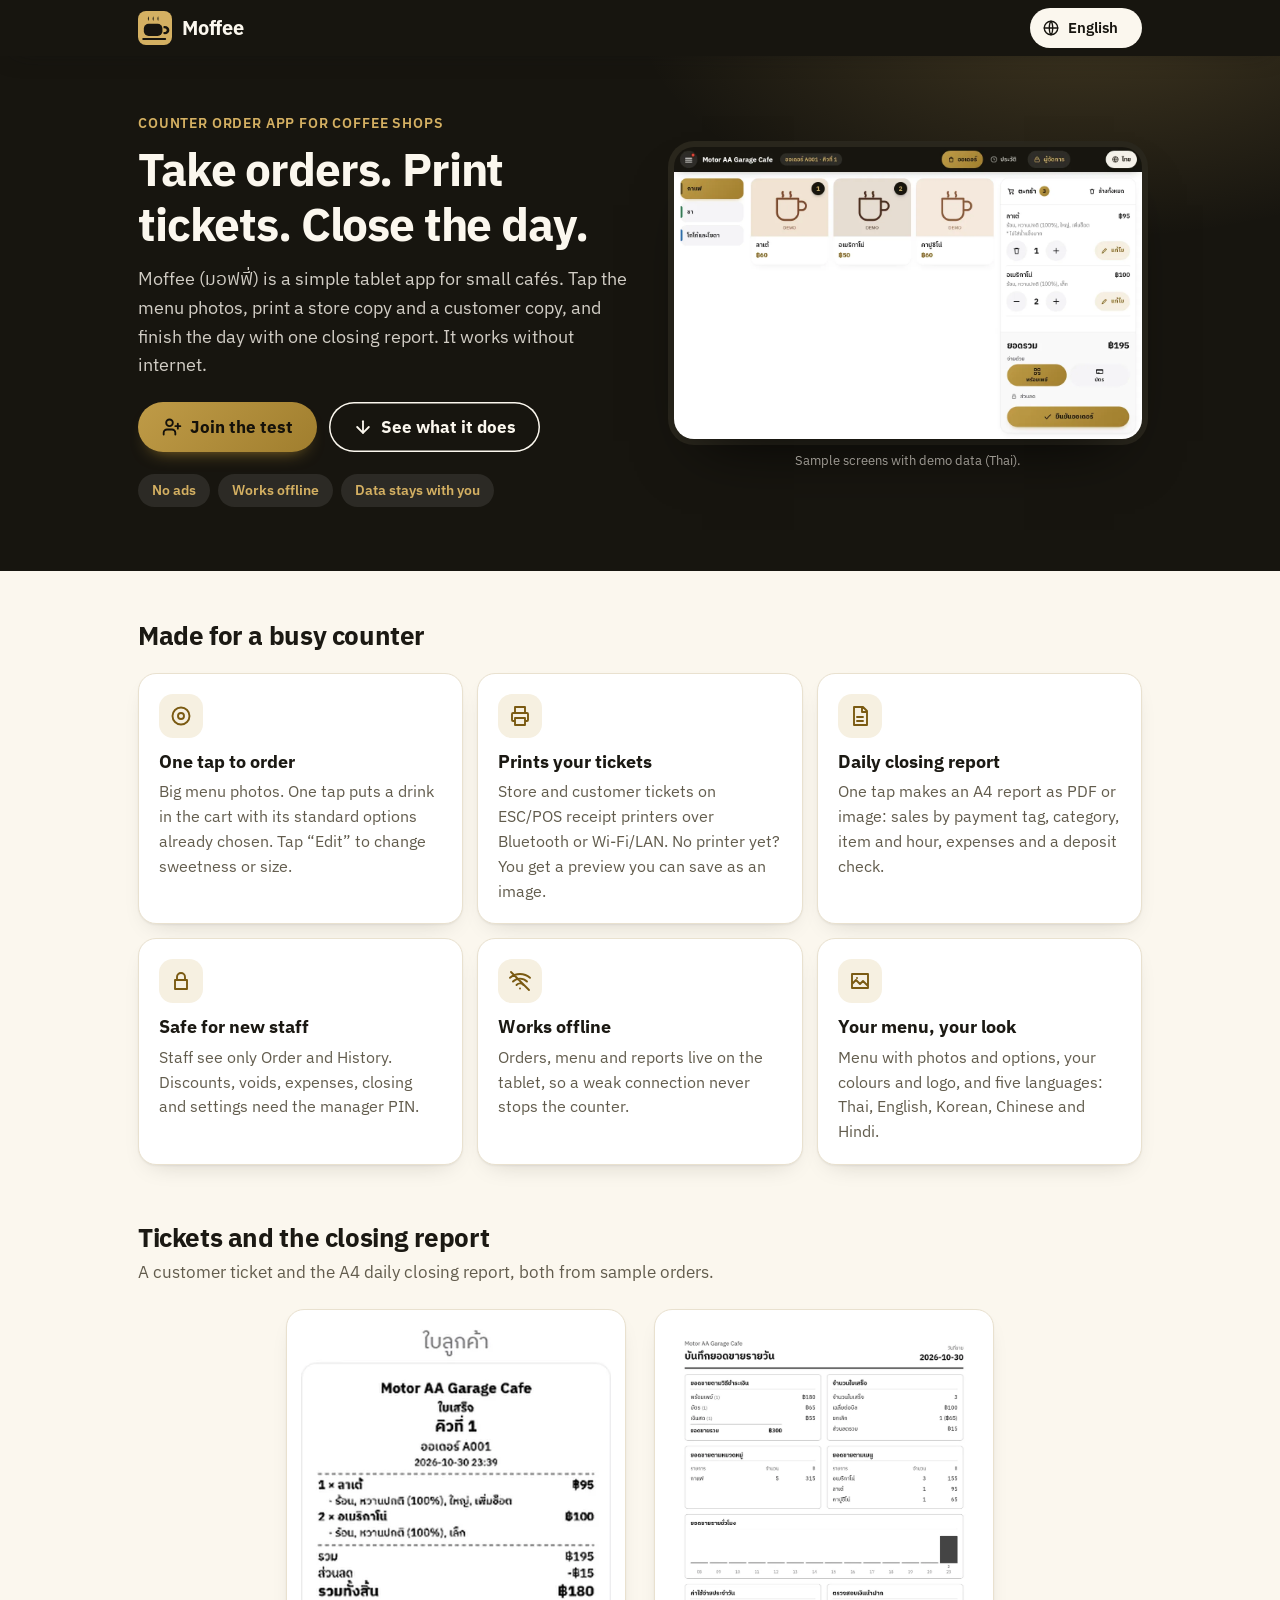
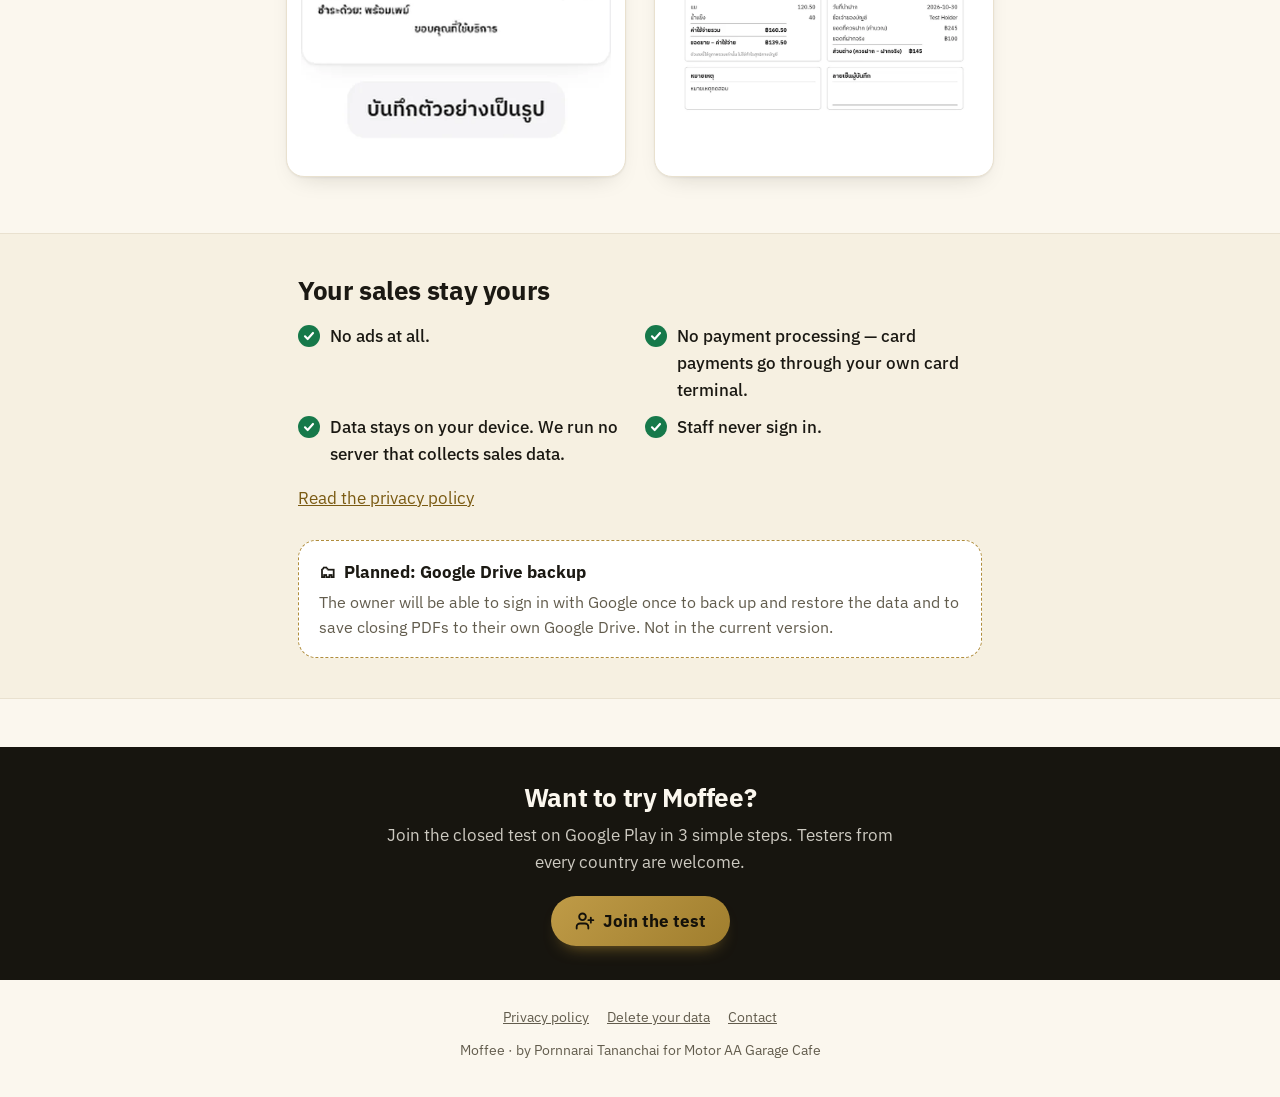
==== docs/index.html @ a6692769 "Moffee site: intro, tester join, privacy, account deletion (5 languages), app update files, tests" ====
<!doctype html>
<html lang="en" data-lang="en">
<head>
<meta charset="utf-8">
<meta name="viewport" content="width=device-width, initial-scale=1, viewport-fit=cover">
<title>Moffee — counter order app for coffee shops</title>
<meta name="description" content="Moffee is a simple tablet app for small cafés: tap menu photos to take orders, print store and customer tickets, and close the day with one report. Works offline, no ads. Join the Android closed test.">
<meta name="robots" content="index, follow">
<meta name="theme-color" content="#17150f">
<meta name="color-scheme" content="light dark">
<link rel="canonical" href="https://motoraathailand.github.io/moffee-site/">
<meta property="og:type" content="website"><meta property="og:site_name" content="Moffee">
<meta property="og:title" content="Moffee — counter order app for coffee shops"><meta property="og:description" content="Moffee is a simple tablet app for small cafés: tap menu photos to take orders, print store and customer tickets, and close the day with one report. Works offline, no ads. Join the Android closed test."><meta property="og:url" content="https://motoraathailand.github.io/moffee-site/"><meta property="og:image" content="https://motoraathailand.github.io/moffee-site/assets/img/og.jpg">
<meta name="twitter:card" content="summary_large_image"><meta name="twitter:title" content="Moffee — counter order app for coffee shops"><meta name="twitter:description" content="Moffee is a simple tablet app for small cafés: tap menu photos to take orders, print store and customer tickets, and close the day with one report. Works offline, no ads. Join the Android closed test."><meta name="twitter:image" content="https://motoraathailand.github.io/moffee-site/assets/img/og.jpg">
<link rel="icon" href="assets/icon.svg" type="image/svg+xml">
<script>/* language first: ?lang= > saved choice > browser language (th/en/ko/zh/hi by primary subtag) > English */
(function(){var L=['th','en','ko','zh','hi'],l='en',x=0,d=document.documentElement;try{var m=/[?&]lang=(\w\w)/.exec(location.search),s=localStorage.getItem('moffee.site.lang'),a=navigator.languages&&navigator.languages.length?navigator.languages:[navigator.language],p='';if(m&&L.indexOf(m[1])>-1){l=m[1];x=1}else if(L.indexOf(s)>-1){l=s;x=1}else for(var i=0;i<a.length;i++){p=String(a[i]||'').toLowerCase().split(/[-_]/)[0];if(L.indexOf(p)>-1){l=p;break}}}catch(e){}window.__L=l;window.__LX=x;d.lang=l==='zh'?'zh-Hans':l;d.setAttribute('data-lang',l);if(l!=='en'){d.className+=' lw';setTimeout(function(){d.className=d.className.replace(/\blw\b/,'')},1500)}})();</script>
<link rel="stylesheet" href="assets/motion.css">
<link rel="stylesheet" href="assets/site.css">
</head>
<body data-page="index" data-lang-root>
<header class="hd"><div class="hd-in"><a class="logo" href="index.html" data-int aria-label="Moffee"><svg viewBox="0 0 64 64" aria-hidden="true"><rect width="64" height="64" rx="15" fill="#d4b062"/><g fill="#17150f"><path d="M20 10c-2 3-2 6 0 9 1-3 1-6 0-9zm9 0c-2 3-2 6 0 9 1-3 1-6 0-9zm9 0c-2 3-2 6 0 9 1-3 1-6 0-9z" opacity=".9"/><rect x="11" y="24" width="35" height="23" rx="9"/><path d="M48 28.500c7-1 11 3 11 7.500s-4 8.500-11 7.500v-4c4 .5 6-1.500 6-3.500s-2-4-6-3.500z"/><rect x="8" y="51" width="45" height="3.500" rx="1.750"/></g></svg><span>Moffee</span></a><label class="lang"><svg viewBox="0 0 24 24" width="18" height="18" fill="none" stroke="currentColor" stroke-width="1.8" stroke-linecap="round" aria-hidden="true"><circle cx="12" cy="12" r="9"/><path d="M3 12h18M12 3c3 3.200 3 14.800 0 18M12 3c-3 3.200-3 14.800 0 18"/></svg><select id="lang" data-aria="langLabel" aria-label="Language"><option value="th">ไทย</option><option value="en" selected>English</option><option value="ko">한국어</option><option value="zh">简体中文</option><option value="hi">हिन्दी</option></select></label></div></header>
<main id="main">
<section class="hero"><div class="wrap hero-in">
  <div>
    <p data-t="eyebrow" class="eyebrow">Counter order app for coffee shops</p>
    <h1 data-t="h1">Take orders. Print tickets. Close the day.</h1>
    <p data-t="lead" class="lead">Moffee (มอฟฟี่) is a simple tablet app for small cafés. Tap the menu photos, print a store copy and a customer copy, and finish the day with one closing report. It works without internet.</p>
    <div class="cta"><a class="btn" data-press data-ripple data-int href="join.html"><svg viewBox="0 0 24 24" aria-hidden="true"><path d="M16 21v-2a4 4 0 0 0-4-4H6a4 4 0 0 0-4 4v2"/><circle cx="9" cy="7" r="4"/><line x1="19" x2="19" y1="8" y2="14"/><line x1="22" x2="16" y1="11" y2="11"/></svg><span data-t="ctaJoin">Join the test</span></a><a class="btn ghost" data-press data-ripple href="#features"><svg viewBox="0 0 24 24" aria-hidden="true"><path d="M12 5v14"/><path d="m19 12-7 7-7-7"/></svg><span data-t="ctaMore">See what it does</span></a></div>
    <ul class="chips" data-stagger><li data-t="chip1">No ads</li><li data-t="chip2">Works offline</li><li data-t="chip3">Data stays with you</li></ul>
  </div>
  <figure class="hero-shot"><img src="assets/img/shot-order.webp" width="1280" height="800" alt="The Moffee order screen on a tablet: menu photos on the left, the cart and the confirm button on the right" data-alt="shotAlt" fetchpriority="high"><figcaption data-t="shotCap">Sample screens with demo data (Thai).</figcaption></figure>
</div></section>
<section class="s" id="features"><div class="wrap">
  <h2 data-t="featH">Made for a busy counter</h2>
  <ul class="grid"><li class="card" data-reveal style="--i:0"><div class="ic"><svg viewBox="0 0 24 24" aria-hidden="true"><circle cx="12" cy="12" r="3"/><circle cx="12" cy="12" r="8.500"/></svg></div><h3 data-t="f1t">One tap to order</h3><p data-t="f1d">Big menu photos. One tap puts a drink in the cart with its standard options already chosen. Tap “Edit” to change sweetness or size.</p></li><li class="card" data-reveal style="--i:1"><div class="ic"><svg viewBox="0 0 24 24" aria-hidden="true"><path d="M7 9V3h10v6M7 17H5a1 1 0 0 1-1-1v-6a1 1 0 0 1 1-1h14a1 1 0 0 1 1 1v6a1 1 0 0 1-1 1h-2M7 14h10v7H7z"/></svg></div><h3 data-t="f2t">Prints your tickets</h3><p data-t="f2d">Store and customer tickets on ESC/POS receipt printers over Bluetooth or Wi-Fi/LAN. No printer yet? You get a preview you can save as an image.</p></li><li class="card" data-reveal style="--i:2"><div class="ic"><svg viewBox="0 0 24 24" aria-hidden="true"><path d="M6 3h9l4 4v14H6zM14 3v5h5M9 13h6M9 17h6"/></svg></div><h3 data-t="f3t">Daily closing report</h3><p data-t="f3d">One tap makes an A4 report as PDF or image: sales by payment tag, category, item and hour, expenses and a deposit check.</p></li><li class="card" data-reveal style="--i:0"><div class="ic"><svg viewBox="0 0 24 24" aria-hidden="true"><path d="M6 11h12v9H6zM8 11V8a4 4 0 0 1 8 0v3"/></svg></div><h3 data-t="f4t">Safe for new staff</h3><p data-t="f4d">Staff see only Order and History. Discounts, voids, expenses, closing and settings need the manager PIN.</p></li><li class="card" data-reveal style="--i:1"><div class="ic"><svg viewBox="0 0 24 24" aria-hidden="true"><path d="M2 8.800a15 15 0 0 1 20 0M5 12.500a10 10 0 0 1 14 0M8.500 16a5 5 0 0 1 7 0M12 19.500h.01M3 3l18 18"/></svg></div><h3 data-t="f5t">Works offline</h3><p data-t="f5d">Orders, menu and reports live on the tablet, so a weak connection never stops the counter.</p></li><li class="card" data-reveal style="--i:2"><div class="ic"><svg viewBox="0 0 24 24" aria-hidden="true"><path d="M4 5h16v14H4zM4 15l4-4 4 4 3-3 5 5M9 9h.01"/></svg></div><h3 data-t="f6t">Your menu, your look</h3><p data-t="f6d">Menu with photos and options, your colours and logo, and five languages: Thai, English, Korean, Chinese and Hindi.</p></li></ul>
</div></section>
<section class="s"><div class="wrap">
  <h2 data-t="shotsH">Tickets and the closing report</h2><p data-t="shotsD" class="sub">A customer ticket and the A4 daily closing report, both from sample orders.</p>
  <div class="shots"><figure data-reveal><img src="assets/img/shot-ticket.webp" width="484" height="648" loading="lazy" alt="A customer ticket preview with two drinks, a discount and the total" data-alt="ticketAlt"></figure><figure data-reveal style="--i:1"><img src="assets/img/shot-report.webp" width="794" height="1123" loading="lazy" alt="The A4 daily closing report with sales by payment type, category, item and hour" data-alt="reportAlt"></figure></div>
</div></section>
<section class="band"><div class="wrap narrow">
  <h2 data-t="trustH">Your sales stay yours</h2>
  <ul class="trust"><li data-t="trust1">No ads at all.</li><li data-t="trust2">No payment processing — card payments go through your own card terminal.</li><li data-t="trust3">Data stays on your device. We run no server that collects sales data.</li><li data-t="trust4">Staff never sign in.</li></ul>
  <p style="margin-top:16px"><a href="privacy.html" data-int data-t="trustLink">Read the privacy policy</a></p>
  <div class="soon" data-reveal><h3>🗂 <span data-t="soonH">Planned: Google Drive backup</span></h3><p data-t="soonD">The owner will be able to sign in with Google once to back up and restore the data and to save closing PDFs to their own Google Drive. Not in the current version.</p></div>
</div></section>
<section class="joincta"><div class="wrap">
  <h2 data-t="joinH">Want to try Moffee?</h2><p data-t="joinD">Join the closed test on Google Play in 3 simple steps. Testers from every country are welcome.</p>
  <a class="btn" data-press data-ripple data-int href="join.html"><svg viewBox="0 0 24 24" aria-hidden="true"><path d="M16 21v-2a4 4 0 0 0-4-4H6a4 4 0 0 0-4 4v2"/><circle cx="9" cy="7" r="4"/><line x1="19" x2="19" y1="8" y2="14"/><line x1="22" x2="16" y1="11" y2="11"/></svg><span data-t="joinB">Join the test</span></a>
</div></section>
</main>
<footer class="ft"><div class="wrap"><div class="links"><a href="privacy.html" data-int data-t="privacy">Privacy policy</a><a href="delete-account.html" data-int data-t="del">Delete your data</a><a href="mailto:motoraathailand@gmail.com" data-t="contact">Contact</a></div><p data-t="made">Moffee · by Pornnarai Tananchai for Motor AA Garage Cafe</p></div></footer>
<script src="assets/strings.js"></script>
<script src="assets/motion.js"></script>
<script src="assets/site.js"></script>
</body>
</html>
---- docs/assets/motion.css ----
/* ======================================================================================================
   AA 앱 공통 모션 표준 — motion.css  (v1, 2026-10-30, 가이드: /workspace/shared/motion-guide.md)
   프레임워크 없음 · 앱 전용 코드 없음 · 앱마다 이 파일을 "복사"해서 쓴다(링크 금지, 양도 대비).
   규칙: transform / opacity 만 움직인다 · 220~450ms(시트·화면 최대 520ms) · 탭을 절대 막지 않는다(fill-mode backwards)
         prefers-reduced-motion 이면 전부 꺼진다(파일 맨 아래).  색 전환(background/border/color)만 예외로 허용(레이아웃 영향 없음).
   ====================================================================================================== */

:root {
  /* ---- 곡선 ---- */
  --m-ease-out: cubic-bezier(.22, 1, .36, 1);     /* 등장·이동의 기본: 빠르게 시작해 아주 부드럽게 멈춤 */
  --m-ease:     cubic-bezier(.4, 0, .2, 1);       /* 표준 이동·색 전환 */
  --m-ease-in:  cubic-bezier(.4, 0, 1, 1);        /* 퇴장(사라질 때) */
  --m-spring:   cubic-bezier(.22, 1, .36, 1);     /* 스프링(오버슈트 없음, 임계감쇠). 아래 @supports 에서 linear() 근사로 교체 */
  /* ---- 길이 ---- */
  --m-fast: 220ms;      /* 눌림 복귀, 칩·알약, 작은 요소 */
  --m-base: 320ms;      /* 카드·목록 한 줄 등장, 언어 전환, 토스트 퇴장 */
  --m-slow: 450ms;      /* 숫자 롤업, 리플, 토스트 등장, 핀 드롭, 즐겨찾기 팝 */
  --m-screen: 400ms;    /* 화면 전환(공유 축 페이드 + 작은 이동) */
  --m-drawer: 440ms;
  --m-sheet: 520ms;     /* 하단 시트·모달: 가장 긴 값 */
  --m-exit: 240ms;      /* 퇴장은 등장보다 짧게 */
  /* ---- 목록 ---- */
  --m-stagger: 36ms;    /* 줄 사이 간격(30~45ms). 최대 10단계 → 마지막 줄도 ≤ 0.36s 만 기다림 */
  --m-shift: 14px;      /* 카드가 올라오는 거리 */
  --m-shift-x: 24px;    /* 화면이 옆에서 들어오는 거리(공유 축) */
}
@supports (animation-timing-function: linear(0, 1)) {
  :root { --m-spring: linear(0, 0.075, 0.228, 0.391, 0.537, 0.657, 0.751, 0.822, 0.874, 0.912, 0.939, 0.958, 0.971, 0.98, 0.987, 0.991, 0.994, 0.996, 0.997, 0.998, 1); }  /* x = 1-(1+9t)e^(-9t) */
}

/* ---------- keyframes (전부 transform / opacity 만) ---------- */
@keyframes m-rise      { from { opacity: 0; transform: translate3d(0, var(--m-shift), 0); } to { opacity: 1; transform: none; } }
@keyframes m-in-x      { from { opacity: 0; transform: translate3d(var(--m-shift-x), 0, 0); } to { opacity: 1; transform: none; } }
@keyframes m-in-x-back { from { opacity: 0; transform: translate3d(calc(var(--m-shift-x) * -.75), 0, 0); } to { opacity: 1; transform: none; } }
@keyframes m-sheet-up  { from { opacity: 0; transform: translate3d(0, 40px, 0); } to { opacity: 1; transform: none; } }
@keyframes m-fade-in   { from { opacity: 0; } to { opacity: 1; } }
@keyframes m-fade-out  { from { opacity: 1; } to { opacity: 0; } }
@keyframes m-drawer-in  { from { transform: translate3d(-100%, 0, 0); } to { transform: none; } }
@keyframes m-drawer-out { from { transform: none; } to { transform: translate3d(-100%, 0, 0); } }
@keyframes m-scale-in  { from { opacity: .35; transform: scale(.9); } to { opacity: 1; transform: none; } }
@keyframes m-pop       { 0% { transform: scale(.7); } 55% { transform: scale(1.08); } 100% { transform: scale(1); } }   /* 즐겨찾기 별: 유일하게 오버슈트(8%)를 쓰는 곳 */
@keyframes m-ring      { from { opacity: .45; transform: scale(.94); } to { opacity: 0; transform: scale(var(--m-ring-scale, 1.12)); } }   /* 누른 컨트롤 주위로 퍼지는 링 (::after). 넓은 버튼은 --m-ring-scale 을 1.04~1.08 로 줄여 화면 밖으로 새지 않게 */
@keyframes m-ripple    { from { opacity: .16; transform: scale(.15); } 60% { opacity: .08; } to { opacity: 0; transform: scale(1); } }
@keyframes m-drop      { 0% { opacity: 0; transform: translate3d(0, -1.25rem, 0) scale(.9); } 100% { opacity: 1; transform: none; } }
@keyframes m-toast-in  { from { opacity: 0; transform: translate3d(0, 22px, 0) scale(.98); } to { opacity: 1; transform: none; } }
@keyframes m-toast-out { from { opacity: 1; transform: none; } to { opacity: 0; transform: translate3d(0, 18px, 0) scale(.98); } }
@keyframes m-lang      { from { opacity: .25; } to { opacity: 1; } }
@keyframes m-shimmer   { from { transform: translate3d(-100%, 0, 0); } to { transform: translate3d(100%, 0, 0); } }     /* 반짝임은 ::after 를 옮김(배경 위치 애니메이션 금지) */
@keyframes m-breathe   { 0%, 100% { transform: scale(1); } 50% { transform: scale(1.05); } }

/* ---------- 한 번 재생하는 등장 클래스 (JS 가 붙였다 뗀다; 둘 다 backwards: 끝나면 아무것도 숨겨지거나 밀려 있지 않음) ---------- */
.m-rise, .m-stagger { animation: m-rise var(--m-base) var(--m-ease-out) backwards; will-change: transform, opacity; }
.m-stagger { animation-delay: calc(var(--i, 0) * var(--m-stagger)); animation-duration: var(--m-slow); }
.m-screen-fwd  { animation: m-in-x var(--m-screen) var(--m-ease-out) backwards; will-change: transform, opacity; }       /* 공유 축: 앞으로 */
.m-screen-back { animation: m-in-x-back var(--m-screen) var(--m-ease-out) backwards; will-change: transform, opacity; }  /* 공유 축: 뒤로 */
.m-sheet       { animation: m-sheet-up var(--m-sheet) var(--m-ease-out) backwards; will-change: transform, opacity; }
.m-fade        { animation: m-fade-in var(--m-base) var(--m-ease) backwards; }
.m-scale-in    { animation: m-scale-in var(--m-base) var(--m-ease-out) backwards; will-change: transform, opacity; }
.m-pop         { animation: m-pop var(--m-slow) var(--m-ease-out); transform-origin: 50% 50%; transform-box: fill-box; will-change: transform; }
.m-ring        { position: relative; }
.m-ring::after { content: ''; position: absolute; inset: 0; border-radius: inherit; pointer-events: none; border: 2px solid currentColor; animation: m-ring var(--m-slow) var(--m-ease-out) forwards; }
.m-drop        { animation: m-drop var(--m-slow) var(--m-ease-out) backwards; animation-delay: var(--d, 0ms); transform-origin: 50% 100%; }
.m-toast       { animation: m-toast-in var(--m-slow) var(--m-ease-out) backwards; }
.m-toast.m-out { animation: m-toast-out var(--m-exit) var(--m-ease-in) forwards; }
.m-lang        { animation: m-lang var(--m-base) var(--m-ease) both; }
.m-scrim-in    { animation: m-fade-in var(--m-drawer) var(--m-ease) backwards; }
.m-drawer-in   { animation: m-drawer-in var(--m-drawer) var(--m-ease-out) backwards; will-change: transform; }
.m-drawer-out  { animation: m-drawer-out var(--m-exit) var(--m-ease-in) forwards; }
.m-scrim-out   { animation: m-fade-out var(--m-exit) var(--m-ease-in) forwards; }
.m-breathe     { animation: m-breathe 2.4s var(--m-ease) infinite; }   /* 아바타 등 "살아 있음" 표시용 */

/* ---------- 누름 피드백: 눌리면 .97 로 살짝, 떼면 스프링(오버슈트 없음)으로 복귀. data-press 또는 앱이 자기 선택자에 같은 규칙을 쓴다 ---------- */
[data-press] { transition: transform var(--m-fast) var(--m-spring); }
[data-press]:active { transform: scale(.97); transition-duration: 120ms; }

/* ---------- 리플 (motion.js 가 .m-rip-w 래퍼를 넣는다; 래퍼는 누른 컨트롤 안에서 잘림) ---------- */
.m-rip-w { position: absolute; inset: 0; border-radius: inherit; overflow: hidden; pointer-events: none; }
.m-rip-w i { position: absolute; border-radius: 50%; background: currentColor; opacity: 0; transform: scale(.15); animation: m-ripple var(--m-slow) var(--m-ease-out) forwards; will-change: transform, opacity; }

/* ---------- 숫자 롤업: 진짜 글자는 처음부터 최종값, 장식용 복사본(::after)이 올라간다 ---------- */
.m-rolling { position: relative; -webkit-text-fill-color: transparent; }
.m-rolling::after { content: attr(data-roll); position: absolute; left: 0; top: 0; white-space: nowrap; -webkit-text-fill-color: currentColor; }

/* ---------- 스켈레톤: 배경 위치가 아니라 ::after 를 translate 로 움직인다 ---------- */
.m-skeleton { position: relative; overflow: hidden; background: color-mix(in srgb, currentColor 8%, transparent); }
.m-skeleton::after { content: ''; position: absolute; inset: 0; background: linear-gradient(100deg, transparent 20%, color-mix(in srgb, currentColor 10%, transparent) 50%, transparent 80%); animation: m-shimmer 1.6s var(--m-ease) infinite; will-change: transform; }

/* ---------- 스크롤 등장: [data-reveal] (motion.js 의 IntersectionObserver 가 .m-in 을 붙임) ---------- */
[data-reveal] { opacity: 0; transform: translate3d(0, var(--m-shift), 0); transition: opacity var(--m-slow) var(--m-ease-out), transform var(--m-slow) var(--m-ease-out); transition-delay: calc(var(--i, 0) * var(--m-stagger)); }
[data-reveal].m-in { opacity: 1; transform: none; }
html:not(.m-js) [data-reveal] { opacity: 1; transform: none; }   /* JS 가 없으면 숨기지 않는다 */

/* ---------- 동작 줄이기: 전부 끈다. 아무것도 숨겨지거나 밀려 있지 않다 ---------- */
@media (prefers-reduced-motion: reduce) {
  *, *::before, *::after { animation: none !important; transition: none !important; scroll-behavior: auto !important; }
  [data-reveal] { opacity: 1 !important; transform: none !important; }
  [data-press]:active { transform: none !important; }
  .m-rip-w { display: none; }
}
---- docs/assets/site.css ----
/* Moffee site — warm cream + charcoal + brass gold, taken from the app's own theme (cafemenu/styles.css: --charcoal #17150f, --brand #b08d3c).
   Motion = shared AA motion standard only (motion.css tokens --m-*; data-reveal / data-stagger / data-press / data-ripple). Reduced motion: motion.css turns everything off. */
@font-face{font-family:'IBM Plex Sans';font-display:swap;font-weight:400;src:url(fonts/ibm-plex-sans-latin-ext-400-normal.woff2) format("woff2");unicode-range:U+0100-02BA,U+02BD-02C5,U+02C7-02CC,U+02CE-02D7,U+02DD-02FF,U+0304,U+0308,U+0329,U+1D00-1DBF,U+1E00-1E9F,U+1EF2-1EFF,U+2020,U+20A0-20AB,U+20AD-20C0,U+2113,U+2C60-2C7F,U+A720-A7FF}
@font-face{font-family:'IBM Plex Sans';font-display:swap;font-weight:600;src:url(fonts/ibm-plex-sans-latin-ext-600-normal.woff2) format("woff2");unicode-range:U+0100-02BA,U+02BD-02C5,U+02C7-02CC,U+02CE-02D7,U+02DD-02FF,U+0304,U+0308,U+0329,U+1D00-1DBF,U+1E00-1E9F,U+1EF2-1EFF,U+2020,U+20A0-20AB,U+20AD-20C0,U+2113,U+2C60-2C7F,U+A720-A7FF}
@font-face{font-family:'IBM Plex Sans';font-display:swap;font-weight:400;src:url(fonts/ibm-plex-sans-latin-400-normal.woff2) format("woff2");unicode-range:U+0000-00FF,U+0131,U+0152-0153,U+02BB-02BC,U+02C6,U+02DA,U+02DC,U+2000-206F,U+20AC,U+2122,U+2190-2193,U+2212,U+2215,U+FEFF,U+FFFD}
@font-face{font-family:'IBM Plex Sans';font-display:swap;font-weight:500;src:url(fonts/ibm-plex-sans-latin-500-normal.woff2) format("woff2");unicode-range:U+0000-00FF,U+0131,U+0152-0153,U+02BB-02BC,U+02C6,U+02DA,U+02DC,U+2000-206F,U+20AC,U+2122,U+2190-2193,U+2212,U+2215,U+FEFF,U+FFFD}
@font-face{font-family:'IBM Plex Sans';font-display:swap;font-weight:600;src:url(fonts/ibm-plex-sans-latin-600-normal.woff2) format("woff2");unicode-range:U+0000-00FF,U+0131,U+0152-0153,U+02BB-02BC,U+02C6,U+02DA,U+02DC,U+2000-206F,U+20AC,U+2122,U+2190-2193,U+2212,U+2215,U+FEFF,U+FFFD}
@font-face{font-family:'IBM Plex Sans';font-display:swap;font-weight:700;src:url(fonts/ibm-plex-sans-latin-700-normal.woff2) format("woff2");unicode-range:U+0000-00FF,U+0131,U+0152-0153,U+02BB-02BC,U+02C6,U+02DA,U+02DC,U+2000-206F,U+20AC,U+2122,U+2190-2193,U+2212,U+2215,U+FEFF,U+FFFD}
@font-face{font-family:'IBM Plex Sans Thai';font-display:swap;font-weight:400;src:url(fonts/ibm-plex-sans-thai-thai-400-normal.woff2) format("woff2");unicode-range:U+02D7,U+0303,U+0331,U+0E01-0E5B,U+200C-200D,U+25CC}
@font-face{font-family:'IBM Plex Sans Thai';font-display:swap;font-weight:500;src:url(fonts/ibm-plex-sans-thai-thai-500-normal.woff2) format("woff2");unicode-range:U+02D7,U+0303,U+0331,U+0E01-0E5B,U+200C-200D,U+25CC}
@font-face{font-family:'IBM Plex Sans Thai';font-display:swap;font-weight:600;src:url(fonts/ibm-plex-sans-thai-thai-600-normal.woff2) format("woff2");unicode-range:U+02D7,U+0303,U+0331,U+0E01-0E5B,U+200C-200D,U+25CC}
@font-face{font-family:'IBM Plex Sans Thai';font-display:swap;font-weight:700;src:url(fonts/ibm-plex-sans-thai-thai-700-normal.woff2) format("woff2");unicode-range:U+02D7,U+0303,U+0331,U+0E01-0E5B,U+200C-200D,U+25CC}

:root{
  --bg:#fbf7ee; --surface:#ffffff; --ink:#1b1913; --muted:#625c4d; --line:#e9e1cf; --soft:#f4ecda;
  --brand:#b08d3c; --brand-ink:#7a5a12; --brand-soft:#f6f0e1; --on-brand:#14110a; --brand-grad:linear-gradient(135deg,#bf9b47 0%,#a07e2e 100%);
  --charcoal:#17150f; --on-charcoal:#fbf7ee; --gold-on-dark:#d4b062; --ok:#16794a; --ok-soft:#eaf7ef; --warn:#7a2318; --warn-soft:#fff3ef; --warn-line:#e08a6d;
  --shadow:0 1px 2px rgba(23,21,15,.05),0 10px 26px -14px rgba(23,21,15,.22);
  --radius:18px; --hd:56px;
  --font:"IBM Plex Sans","IBM Plex Sans Thai",system-ui,-apple-system,"Segoe UI",Roboto,sans-serif;
}
@media (prefers-color-scheme:dark){
  :root{--bg:#0e0d0a;--surface:#1a1813;--ink:#f3eee1;--muted:#b3ab97;--line:#2e2a20;--soft:#221f17;--brand:#d4b062;--brand-ink:#d4b062;--brand-soft:#2b2414;--charcoal:#0a0907;--warn:#ffb4a0;--warn-soft:#3a1f1c;--warn-line:#8a4a3a;--ok:#4ade80;--ok-soft:#13301f;
    --shadow:0 1px 2px rgba(0,0,0,.4),0 10px 26px -14px rgba(0,0,0,.6)}
}
*{box-sizing:border-box}
html{-webkit-text-size-adjust:100%;scroll-padding-top:calc(var(--hd) + 8px)}
body{margin:0;background:var(--bg);color:var(--ink);font-family:var(--font);font-size:17px;line-height:1.6;-webkit-font-smoothing:antialiased}
html[data-lang=ko] body{font-family:"IBM Plex Sans","Pretendard Variable",Pretendard,"Apple SD Gothic Neo","Malgun Gothic","Noto Sans KR",system-ui,sans-serif;letter-spacing:-.01em}
html[data-lang=zh] body{font-family:"IBM Plex Sans","PingFang SC","Hiragino Sans GB","Microsoft YaHei","Noto Sans SC",system-ui,sans-serif}
html[data-lang=hi] body{font-family:"IBM Plex Sans","Noto Sans Devanagari","Kohinoor Devanagari","Nirmala UI","Mangal",system-ui,sans-serif;line-height:1.7}
html[data-lang=th] body{line-height:1.7}
a{color:var(--brand-ink)}
img,svg{display:block;max-width:100%}
h1,h2,h3,p,ul,ol,figure{margin:0}
.wrap{width:100%;max-width:1040px;margin:0 auto;padding:0 18px}
.narrow{max-width:720px}
.skip{position:absolute;left:12px;top:-64px;z-index:100;background:var(--charcoal);color:#fff;padding:8px 14px;border-radius:12px;text-decoration:none}
.skip:focus{top:8px}
:focus-visible{outline:3px solid var(--brand);outline-offset:2px;border-radius:10px}

/* header: charcoal bar like the app */
.hd{position:sticky;top:0;z-index:50;background:var(--charcoal);color:var(--on-charcoal);box-shadow:0 8px 24px -14px rgba(17,17,17,.5)}
.hd-in{height:var(--hd);max-width:1040px;margin:0 auto;padding:0 18px;display:flex;align-items:center;justify-content:space-between;gap:10px}
.logo{display:flex;align-items:center;gap:10px;color:var(--on-charcoal);text-decoration:none;font-weight:700;font-size:20px;letter-spacing:-.01em;min-height:44px}
.logo svg{width:34px;height:34px;flex:none}
.logo span small{display:block;font-size:11px;font-weight:500;color:var(--gold-on-dark);letter-spacing:.02em;line-height:1;margin-top:1px}
.lang{display:flex;align-items:center;gap:6px;height:40px;padding:0 6px 0 12px;border-radius:999px;background:var(--on-charcoal);color:var(--charcoal)}
.lang select{appearance:none;-webkit-appearance:none;border:0;background:transparent;color:inherit;font:inherit;font-size:15px;font-weight:600;padding:6px 8px 6px 2px;max-width:128px;cursor:pointer}
.lang select option{color:#111}
.back{color:var(--gold-on-dark);text-decoration:none;font-weight:600;font-size:15px;display:inline-flex;align-items:center;gap:6px;min-height:44px}

/* buttons */
.btn{position:relative;overflow:hidden;display:inline-flex;align-items:center;justify-content:center;gap:8px;min-height:50px;padding:10px 24px;border:0;border-radius:999px;background:var(--brand-grad);color:var(--on-brand);font:inherit;font-size:17px;font-weight:700;text-decoration:none;cursor:pointer;box-shadow:0 10px 18px -12px #a07e2e;transition:transform var(--m-fast) var(--m-spring),box-shadow var(--m-fast) var(--m-ease)}
.btn:active{transform:scale(.97);transition-duration:120ms}
.btn svg{width:20px;height:20px;flex:none;fill:none;stroke:currentColor;stroke-width:2.2;stroke-linecap:round;stroke-linejoin:round}
.btn.ghost{background:transparent;color:inherit;box-shadow:inset 0 0 0 1.5px currentColor}
.btn.soft{background:var(--brand-soft);color:var(--brand-ink);box-shadow:none}

/* hero */
.hero{background:radial-gradient(700px 360px at 85% -10%,rgba(212,176,98,.22),transparent 65%),var(--charcoal);color:var(--on-charcoal);padding:34px 0 44px;overflow:hidden}
.hero-in{display:grid;gap:28px;align-items:center}
.eyebrow{font-size:14px;font-weight:600;letter-spacing:.06em;text-transform:uppercase;color:var(--gold-on-dark)}
html[data-lang=th] .eyebrow,html[data-lang=ko] .eyebrow,html[data-lang=zh] .eyebrow,html[data-lang=hi] .eyebrow{letter-spacing:0;text-transform:none;font-size:15px}
h1{font-size:34px;line-height:1.18;font-weight:700;letter-spacing:-.025em;margin:8px 0 14px}
html[data-lang=th] h1,html[data-lang=hi] h1{line-height:1.38}
.lead{font-size:18px;color:rgba(251,247,238,.82);max-width:34em}
.cta{display:flex;flex-wrap:wrap;gap:12px;margin-top:22px}
.hero .btn.ghost{color:var(--on-charcoal)}
.chips{display:flex;flex-wrap:wrap;gap:8px;list-style:none;padding:0;margin:22px 0 0}
.chips li{padding:5px 14px;border-radius:999px;background:rgba(255,255,255,.09);color:var(--gold-on-dark);font-size:14px;font-weight:600}
.hero-shot img{border-radius:20px;box-shadow:0 30px 60px -28px rgba(0,0,0,.8),0 0 0 6px #2a271d;width:100%;height:auto;aspect-ratio:1280/800;background:#222}
.hero-shot figcaption{margin-top:12px;font-size:13px;color:rgba(251,247,238,.6);text-align:center}

/* sections */
section.s{padding:48px 0 8px}
h2{font-size:26px;line-height:1.25;font-weight:700;letter-spacing:-.015em}
html[data-lang=th] h2,html[data-lang=hi] h2{line-height:1.4}
.sub{color:var(--muted);margin-top:6px}
.grid{display:grid;gap:14px;margin-top:22px;list-style:none;padding:0}
.card{background:var(--surface);border:1px solid var(--line);border-radius:var(--radius);padding:20px;box-shadow:var(--shadow)}
.card .ic{width:44px;height:44px;border-radius:14px;background:var(--brand-soft);display:grid;place-items:center;margin-bottom:12px}
.card .ic svg{width:24px;height:24px;fill:none;stroke:var(--brand-ink);stroke-width:1.9;stroke-linecap:round;stroke-linejoin:round}
.card h3{font-size:18px;line-height:1.3;font-weight:700}
html[data-lang=th] .card h3,html[data-lang=hi] .card h3{line-height:1.45}
.card p{color:var(--muted);font-size:15.5px;margin-top:6px}
.shots{display:grid;gap:18px;margin-top:22px;justify-items:center}
.shots figure{background:var(--surface);border:1px solid var(--line);border-radius:var(--radius);padding:14px;box-shadow:var(--shadow);width:100%;max-width:340px}
.shots img{width:100%;height:auto;border-radius:10px}
.band{margin-top:48px;background:var(--brand-soft);padding:40px 0;border-block:1px solid var(--line)}
.trust{list-style:none;padding:0;margin:16px 0 0;display:grid;gap:10px}
.trust li{display:flex;gap:10px;align-items:flex-start;font-weight:500}
.trust li::before{content:"";flex:none;width:22px;height:22px;margin-top:2px;border-radius:50%;background:var(--ok) url("data:image/svg+xml,%3Csvg xmlns='http://www.w3.org/2000/svg' viewBox='0 0 24 24' fill='none' stroke='white' stroke-width='3.2' stroke-linecap='round' stroke-linejoin='round'%3E%3Cpath d='M6 12.5l4 4 8-9'/%3E%3C/svg%3E") center/16px no-repeat}
.soon{margin-top:28px;border:1.5px dashed var(--brand);border-radius:var(--radius);padding:18px 20px;background:var(--surface)}
.soon h3{font-size:17px;display:flex;gap:8px;align-items:center}
.soon p{color:var(--muted);font-size:15.5px;margin-top:4px}
.joincta{margin:48px 0 0;padding:34px 0;background:var(--charcoal);color:var(--on-charcoal);text-align:center}
.joincta p{color:rgba(251,247,238,.8);margin:8px auto 20px;max-width:32em}
.ft{padding:26px 0 36px;text-align:center;font-size:14px;color:var(--muted)}
.ft .links{display:flex;flex-wrap:wrap;gap:6px 18px;justify-content:center;margin-bottom:10px}
.ft a{color:var(--muted)}

/* legal pages */
.legal{padding-top:28px;padding-bottom:8px}
.legal section.lg{display:none}
html[data-lang=th] .legal #s-th,html[data-lang=en] .legal #s-en,html[data-lang=ko] .legal #s-ko,html[data-lang=zh] .legal #s-zh,html[data-lang=hi] .legal #s-hi{display:block}
.legal h1{font-size:30px;margin:0 0 4px}
.legal .meta{color:var(--muted);font-size:14px;margin-bottom:18px}
.legal h2{font-size:20px;margin:26px 0 8px;padding-top:2px}
.legal p,.legal li{font-size:16.5px}
.legal p{margin:8px 0}
.legal ul,.legal ol{margin:8px 0;padding-left:22px}
.legal li{margin:6px 0}
.legal .links{margin:28px 0 0}
.legal .links a{display:inline-block;padding:10px 18px;border-radius:999px;background:var(--brand-soft);font-weight:600;text-decoration:none}
.legal.privacy-toc{}
.legal li::marker{color:var(--brand)}

/* join page */
.jhero{background:radial-gradient(520px 300px at 92% -10%,rgba(212,176,98,.2),transparent 62%),var(--charcoal);color:var(--on-charcoal);padding:22px 0 18px}
.jhero h1{font-size:28px;margin:0 0 12px}
.gmail{display:flex;gap:10px;align-items:center;padding:10px 12px;border-radius:16px;background:var(--warn-soft);border:2px solid var(--warn-line);color:var(--warn)}
.gmail svg{flex:none;width:30px;height:30px;fill:none;stroke:currentColor;stroke-width:1.9;stroke-linecap:round;stroke-linejoin:round}
.gmail b{display:block;font-size:17px;line-height:1.3}
.gmail span{display:block;font-size:13.5px;line-height:1.4;margin-top:1px;opacity:.92}
.prog{display:flex;align-items:center;gap:10px;margin-top:12px}
.bar{flex:1;height:8px;border-radius:99px;background:rgba(255,255,255,.16);overflow:hidden}
.bar i{display:block;height:100%;width:100%;border-radius:inherit;background:var(--brand-grad);transform-origin:0 50%;transform:scaleX(0);transition:transform var(--m-slow) var(--m-ease-out)}
.prog p{flex:none;font-size:14px;font-weight:600;color:var(--gold-on-dark)}
.steps{padding-top:16px}
.cards{list-style:none;margin:0;padding:0;display:grid;gap:12px}
.step{display:grid;grid-template-columns:76px 1fr;gap:14px;align-items:center;padding:14px;border-radius:22px;background:var(--surface);border:1.5px solid var(--line);box-shadow:var(--shadow);transition:border-color var(--m-base) var(--m-ease),background-color var(--m-base) var(--m-ease)}
.step.done{border-color:var(--ok);background:linear-gradient(180deg,var(--ok-soft),var(--surface) 70%)}
.pic{width:76px;height:76px;border-radius:22px;background:var(--charcoal);display:grid;place-items:center}
.pic svg{width:44px;height:44px;fill:none;stroke:var(--gold-on-dark);stroke-width:1.7;stroke-linecap:round;stroke-linejoin:round}
.body{min-width:0}
.head{display:flex;align-items:center;gap:10px;flex-wrap:wrap}
.num{position:relative;flex:none;width:44px;height:44px;padding:0;border:0;border-radius:50%;cursor:pointer;background:var(--brand-grad);color:var(--on-brand);display:grid;place-items:center;font:inherit;font-weight:700;font-size:19px;transition:background-color var(--m-fast) var(--m-ease),transform var(--m-fast) var(--m-spring)}
.num:active{transform:scale(.94);transition-duration:120ms}
.num svg{position:absolute;inset:0;margin:auto;width:26px;height:26px;fill:none;stroke:#fff;stroke-width:3.2;stroke-linecap:round;stroke-linejoin:round;opacity:0;transform:scale(.6);transition:opacity var(--m-fast) var(--m-ease),transform var(--m-fast) var(--m-ease-out)}
.num span{transition:opacity var(--m-fast) var(--m-ease)}
.step.done .num{background:var(--ok);color:#fff}
.step.done .num span{opacity:0}.step.done .num svg{opacity:1;transform:none}
.step h2{font-size:21px;line-height:1.25}
.chip{font-style:normal;font-size:11.5px;font-weight:700;line-height:1;color:var(--warn);background:var(--warn-soft);border:1px solid var(--warn-line);border-radius:99px;padding:4px 8px}
.desc{font-size:14.5px;line-height:1.45;color:var(--muted);margin:4px 0 8px}
.step .btn{width:100%;min-height:48px;font-size:16.5px}
.step.done .btn{background:var(--ok);color:#fff;box-shadow:none}
.step[data-locked] .btn{opacity:.5;filter:saturate(.5);cursor:not-allowed}
.pend{margin-top:10px;padding:10px 14px;border-radius:14px;background:var(--brand-soft);color:var(--brand-ink);font-size:14.5px;font-weight:600}
.pend.nudge{animation:m-pop var(--m-slow) var(--m-ease-out)}
.remind{display:flex;align-items:center;gap:8px;justify-content:center;margin-top:14px;color:var(--brand-ink);font-size:15px;font-weight:600;text-align:center}
.all{display:flex;gap:12px;align-items:center;margin-top:12px;padding:14px;border-radius:20px;background:linear-gradient(135deg,#16794a,#1f9a62);color:#fff}
.all[hidden]{display:none}
.all:not([hidden]){animation:m-scale-in var(--m-slow) var(--m-ease-out) backwards}
.all>svg{flex:none;width:40px;height:40px;fill:none;stroke:#fff;stroke-width:3;stroke-linecap:round;stroke-linejoin:round}
.all b{font-size:19px}.all p{font-size:15px;opacity:.95;margin-top:2px}
.retry{margin-top:12px;text-align:center}
.two{display:grid;gap:14px;margin-top:26px}
.panel{padding:18px;border-radius:20px;border:1.5px solid var(--line);background:var(--surface);box-shadow:var(--shadow)}
.panel h2{font-size:18px}
.panel .row{margin-top:12px}
.note{color:var(--muted);font-size:14.5px;margin-top:8px;min-height:1.2em}
.qr img{width:168px;height:168px;margin:12px 0 2px;border-radius:12px;background:#fff}
.faq{margin-top:28px}.faq h2{font-size:22px;margin-bottom:12px}
.faqs{display:grid;gap:8px}
details{border:1.5px solid var(--line);border-radius:16px;background:var(--surface);overflow:hidden}
summary{list-style:none;cursor:pointer;min-height:52px;display:flex;align-items:center;justify-content:space-between;gap:10px;padding:10px 16px;font-weight:600;font-size:16.5px}
summary::-webkit-details-marker{display:none}
summary::after{content:"";flex:none;width:10px;height:10px;border-right:2.4px solid var(--brand);border-bottom:2.4px solid var(--brand);transform:rotate(45deg) translateY(-2px);transition:transform var(--m-base) var(--m-ease-out)}
details[open] summary::after{transform:rotate(-135deg) translateY(-2px)}
details[open]>p{animation:m-fade-in var(--m-base) var(--m-ease) backwards}
details>p{padding:0 16px 16px;color:var(--muted);font-size:15.5px}

/* first paint in a non-English language: hidden until site.js has swapped the baked English text (the head script also un-hides after 1.5 s) */
html.lw body{opacity:0}

@media (min-width:760px){
  h1{font-size:46px}.jhero h1{font-size:34px}
  .hero{padding:56px 0 64px}.hero-in{grid-template-columns:1.05fr 1fr;gap:44px}
  .grid{grid-template-columns:repeat(3,1fr)}
  .shots{grid-template-columns:repeat(2,minmax(0,340px));justify-content:center;gap:28px}
  .two{grid-template-columns:1fr 1fr}
  .trust{grid-template-columns:1fr 1fr}
}
@media (max-width:420px){.step{grid-template-columns:60px 1fr;gap:10px;padding:12px}.pic{width:60px;height:60px;border-radius:18px}.pic svg{width:34px;height:34px}.logo span small{display:none}}
@media (prefers-reduced-motion:reduce){.pend.nudge,.all:not([hidden]),details[open]>p{animation:none}.bar i,.num svg,summary::after{transition:none}}
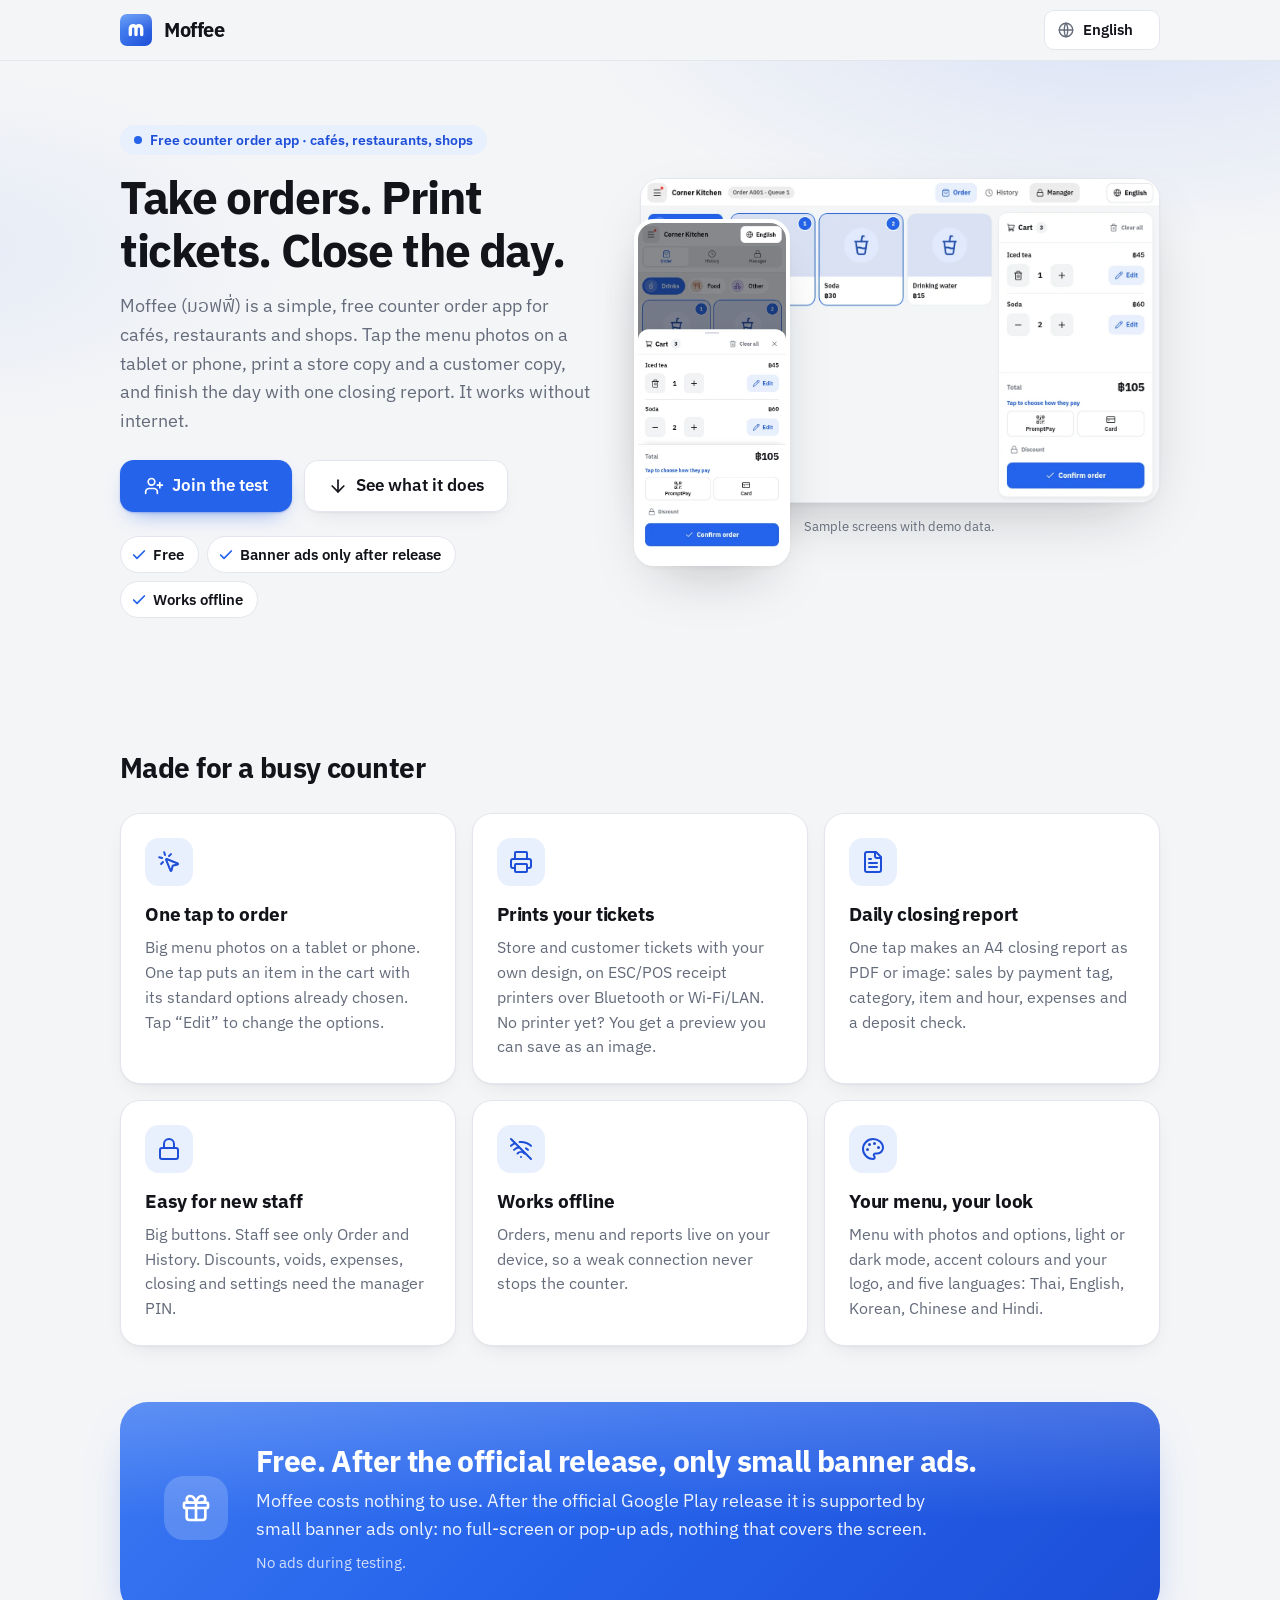
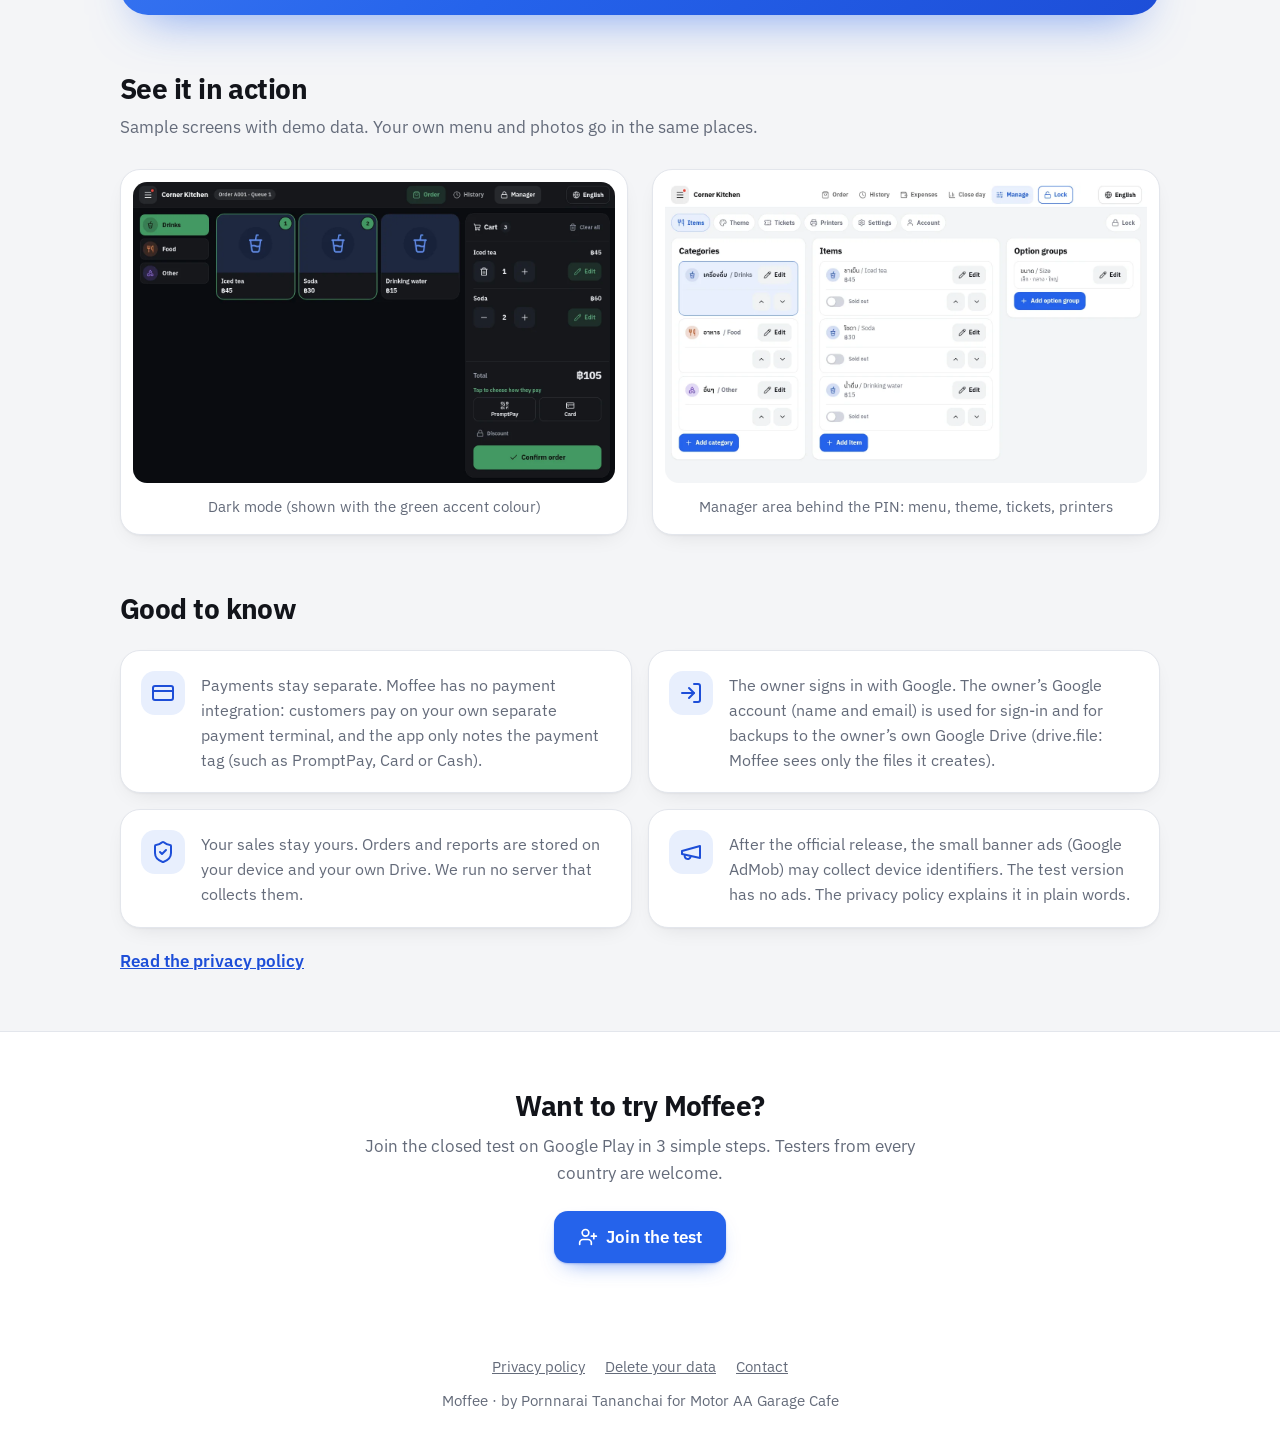
==== commit 51349422: "Moffee site v2: free + ad-supported (banner ads only after official release, none during testing), g" ====
--- a/docs/index.html
+++ b/docs/index.html
@@ -3,47 +3,53 @@
 <head>
 <meta charset="utf-8">
 <meta name="viewport" content="width=device-width, initial-scale=1, viewport-fit=cover">
-<title>Moffee — counter order app for coffee shops</title>
-<meta name="description" content="Moffee is a simple tablet app for small cafés: tap menu photos to take orders, print store and customer tickets, and close the day with one report. Works offline, no ads. Join the Android closed test.">
+<title>Moffee — free counter order app for cafés, restaurants and shops</title>
+<meta name="description" content="Moffee is a free, simple app for tablet and phone: tap menu photos to take orders, print store and customer tickets, and close the day with one A4 report. Works offline. After the official release, only small banner ads. Join the Android test.">
 <meta name="robots" content="index, follow">
-<meta name="theme-color" content="#17150f">
+<meta name="theme-color" content="#f4f5f7" media="(prefers-color-scheme: light)"><meta name="theme-color" content="#0b0c10" media="(prefers-color-scheme: dark)">
 <meta name="color-scheme" content="light dark">
 <link rel="canonical" href="https://motoraathailand.github.io/moffee-site/">
 <meta property="og:type" content="website"><meta property="og:site_name" content="Moffee">
-<meta property="og:title" content="Moffee — counter order app for coffee shops"><meta property="og:description" content="Moffee is a simple tablet app for small cafés: tap menu photos to take orders, print store and customer tickets, and close the day with one report. Works offline, no ads. Join the Android closed test."><meta property="og:url" content="https://motoraathailand.github.io/moffee-site/"><meta property="og:image" content="https://motoraathailand.github.io/moffee-site/assets/img/og.jpg">
-<meta name="twitter:card" content="summary_large_image"><meta name="twitter:title" content="Moffee — counter order app for coffee shops"><meta name="twitter:description" content="Moffee is a simple tablet app for small cafés: tap menu photos to take orders, print store and customer tickets, and close the day with one report. Works offline, no ads. Join the Android closed test."><meta name="twitter:image" content="https://motoraathailand.github.io/moffee-site/assets/img/og.jpg">
-<link rel="icon" href="assets/icon.svg" type="image/svg+xml">
+<meta property="og:title" content="Moffee — free counter order app for cafés, restaurants and shops"><meta property="og:description" content="Moffee is a free, simple app for tablet and phone: tap menu photos to take orders, print store and customer tickets, and close the day with one A4 report. Works offline. After the official release, only small banner ads. Join the Android test."><meta property="og:url" content="https://motoraathailand.github.io/moffee-site/"><meta property="og:image" content="https://motoraathailand.github.io/moffee-site/assets/img/og.jpg">
+<meta name="twitter:card" content="summary_large_image"><meta name="twitter:title" content="Moffee — free counter order app for cafés, restaurants and shops"><meta name="twitter:description" content="Moffee is a free, simple app for tablet and phone: tap menu photos to take orders, print store and customer tickets, and close the day with one A4 report. Works offline. After the official release, only small banner ads. Join the Android test."><meta name="twitter:image" content="https://motoraathailand.github.io/moffee-site/assets/img/og.jpg">
+<link rel="icon" href="assets/icon.svg" type="image/svg+xml"><link rel="icon" href="assets/icon-192.png" sizes="192x192" type="image/png"><link rel="apple-touch-icon" href="assets/apple-touch-icon.png">
 <script>/* language first: ?lang= > saved choice > browser language (th/en/ko/zh/hi by primary subtag) > English */
 (function(){var L=['th','en','ko','zh','hi'],l='en',x=0,d=document.documentElement;try{var m=/[?&]lang=(\w\w)/.exec(location.search),s=localStorage.getItem('moffee.site.lang'),a=navigator.languages&&navigator.languages.length?navigator.languages:[navigator.language],p='';if(m&&L.indexOf(m[1])>-1){l=m[1];x=1}else if(L.indexOf(s)>-1){l=s;x=1}else for(var i=0;i<a.length;i++){p=String(a[i]||'').toLowerCase().split(/[-_]/)[0];if(L.indexOf(p)>-1){l=p;break}}}catch(e){}window.__L=l;window.__LX=x;d.lang=l==='zh'?'zh-Hans':l;d.setAttribute('data-lang',l);if(l!=='en'){d.className+=' lw';setTimeout(function(){d.className=d.className.replace(/\blw\b/,'')},1500)}})();</script>
 <link rel="stylesheet" href="assets/motion.css">
 <link rel="stylesheet" href="assets/site.css">
 </head>
 <body data-page="index" data-lang-root>
-<header class="hd"><div class="hd-in"><a class="logo" href="index.html" data-int aria-label="Moffee"><svg viewBox="0 0 64 64" aria-hidden="true"><rect width="64" height="64" rx="15" fill="#d4b062"/><g fill="#17150f"><path d="M20 10c-2 3-2 6 0 9 1-3 1-6 0-9zm9 0c-2 3-2 6 0 9 1-3 1-6 0-9zm9 0c-2 3-2 6 0 9 1-3 1-6 0-9z" opacity=".9"/><rect x="11" y="24" width="35" height="23" rx="9"/><path d="M48 28.500c7-1 11 3 11 7.500s-4 8.500-11 7.500v-4c4 .5 6-1.500 6-3.500s-2-4-6-3.500z"/><rect x="8" y="51" width="45" height="3.500" rx="1.750"/></g></svg><span>Moffee</span></a><label class="lang"><svg viewBox="0 0 24 24" width="18" height="18" fill="none" stroke="currentColor" stroke-width="1.8" stroke-linecap="round" aria-hidden="true"><circle cx="12" cy="12" r="9"/><path d="M3 12h18M12 3c3 3.200 3 14.800 0 18M12 3c-3 3.200-3 14.800 0 18"/></svg><select id="lang" data-aria="langLabel" aria-label="Language"><option value="th">ไทย</option><option value="en" selected>English</option><option value="ko">한국어</option><option value="zh">简体中文</option><option value="hi">हिन्दी</option></select></label></div></header>
+<header class="hd"><div class="hd-in"><a class="logo" href="index.html" data-int aria-label="Moffee"><img src="assets/icon.svg" width="32" height="32" alt=""><span>Moffee</span></a><label class="lang"><svg viewBox="0 0 24 24" width="18" height="18" fill="none" stroke="currentColor" stroke-width="1.8" stroke-linecap="round" aria-hidden="true"><circle cx="12" cy="12" r="9"/><path d="M3 12h18M12 3c3 3.200 3 14.800 0 18M12 3c-3 3.200-3 14.800 0 18"/></svg><select id="lang" data-aria="langLabel" aria-label="Language"><option value="th">ไทย</option><option value="en" selected>English</option><option value="ko">한국어</option><option value="zh">简体中文</option><option value="hi">हिन्दी</option></select></label></div></header>
 <main id="main">
 <section class="hero"><div class="wrap hero-in">
-  <div>
-    <p data-t="eyebrow" class="eyebrow">Counter order app for coffee shops</p>
+  <div class="hero-copy" data-stagger>
+    <p data-t="eyebrow" class="eyebrow">Free counter order app · cafés, restaurants, shops</p>
     <h1 data-t="h1">Take orders. Print tickets. Close the day.</h1>
-    <p data-t="lead" class="lead">Moffee (มอฟฟี่) is a simple tablet app for small cafés. Tap the menu photos, print a store copy and a customer copy, and finish the day with one closing report. It works without internet.</p>
+    <p data-t="lead" class="lead">Moffee (มอฟฟี่) is a simple, free counter order app for cafés, restaurants and shops. Tap the menu photos on a tablet or phone, print a store copy and a customer copy, and finish the day with one closing report. It works without internet.</p>
     <div class="cta"><a class="btn" data-press data-ripple data-int href="join.html"><svg viewBox="0 0 24 24" aria-hidden="true"><path d="M16 21v-2a4 4 0 0 0-4-4H6a4 4 0 0 0-4 4v2"/><circle cx="9" cy="7" r="4"/><line x1="19" x2="19" y1="8" y2="14"/><line x1="22" x2="16" y1="11" y2="11"/></svg><span data-t="ctaJoin">Join the test</span></a><a class="btn ghost" data-press data-ripple href="#features"><svg viewBox="0 0 24 24" aria-hidden="true"><path d="M12 5v14"/><path d="m19 12-7 7-7-7"/></svg><span data-t="ctaMore">See what it does</span></a></div>
-    <ul class="chips" data-stagger><li data-t="chip1">No ads</li><li data-t="chip2">Works offline</li><li data-t="chip3">Data stays with you</li></ul>
+    <ul class="chips"><li><svg viewBox="0 0 24 24" aria-hidden="true"><path d="M20 6 9 17l-5-5"/></svg><span data-t="chip1">Free</span></li><li><svg viewBox="0 0 24 24" aria-hidden="true"><path d="M20 6 9 17l-5-5"/></svg><span data-t="chip2">Banner ads only after release</span></li><li><svg viewBox="0 0 24 24" aria-hidden="true"><path d="M20 6 9 17l-5-5"/></svg><span data-t="chip3">Works offline</span></li></ul>
   </div>
-  <figure class="hero-shot"><img src="assets/img/shot-order.webp" width="1280" height="800" alt="The Moffee order screen on a tablet: menu photos on the left, the cart and the confirm button on the right" data-alt="shotAlt" fetchpriority="high"><figcaption data-t="shotCap">Sample screens with demo data (Thai).</figcaption></figure>
+  <div class="hero-vis m-rise">
+    <figure class="dev tablet"><img src="assets/img/shot-order-light.webp" width="1280" height="800" alt="The Moffee order screen on a tablet in light mode: item photos in the middle, the cart and the Confirm order button on the right" data-alt="shotAlt" fetchpriority="high"></figure>
+    <figure class="dev phone"><img src="assets/img/shot-cart-phone.webp" width="412" height="915" alt="The Moffee cart on a phone: two items with quantity buttons, payment tags and the Confirm order button" data-alt="shotAlt2"></figure>
+    <p data-t="shotCap" class="cap">Sample screens with demo data.</p>
+  </div>
 </div></section>
 <section class="s" id="features"><div class="wrap">
   <h2 data-t="featH">Made for a busy counter</h2>
-  <ul class="grid"><li class="card" data-reveal style="--i:0"><div class="ic"><svg viewBox="0 0 24 24" aria-hidden="true"><circle cx="12" cy="12" r="3"/><circle cx="12" cy="12" r="8.500"/></svg></div><h3 data-t="f1t">One tap to order</h3><p data-t="f1d">Big menu photos. One tap puts a drink in the cart with its standard options already chosen. Tap “Edit” to change sweetness or size.</p></li><li class="card" data-reveal style="--i:1"><div class="ic"><svg viewBox="0 0 24 24" aria-hidden="true"><path d="M7 9V3h10v6M7 17H5a1 1 0 0 1-1-1v-6a1 1 0 0 1 1-1h14a1 1 0 0 1 1 1v6a1 1 0 0 1-1 1h-2M7 14h10v7H7z"/></svg></div><h3 data-t="f2t">Prints your tickets</h3><p data-t="f2d">Store and customer tickets on ESC/POS receipt printers over Bluetooth or Wi-Fi/LAN. No printer yet? You get a preview you can save as an image.</p></li><li class="card" data-reveal style="--i:2"><div class="ic"><svg viewBox="0 0 24 24" aria-hidden="true"><path d="M6 3h9l4 4v14H6zM14 3v5h5M9 13h6M9 17h6"/></svg></div><h3 data-t="f3t">Daily closing report</h3><p data-t="f3d">One tap makes an A4 report as PDF or image: sales by payment tag, category, item and hour, expenses and a deposit check.</p></li><li class="card" data-reveal style="--i:0"><div class="ic"><svg viewBox="0 0 24 24" aria-hidden="true"><path d="M6 11h12v9H6zM8 11V8a4 4 0 0 1 8 0v3"/></svg></div><h3 data-t="f4t">Safe for new staff</h3><p data-t="f4d">Staff see only Order and History. Discounts, voids, expenses, closing and settings need the manager PIN.</p></li><li class="card" data-reveal style="--i:1"><div class="ic"><svg viewBox="0 0 24 24" aria-hidden="true"><path d="M2 8.800a15 15 0 0 1 20 0M5 12.500a10 10 0 0 1 14 0M8.500 16a5 5 0 0 1 7 0M12 19.500h.01M3 3l18 18"/></svg></div><h3 data-t="f5t">Works offline</h3><p data-t="f5d">Orders, menu and reports live on the tablet, so a weak connection never stops the counter.</p></li><li class="card" data-reveal style="--i:2"><div class="ic"><svg viewBox="0 0 24 24" aria-hidden="true"><path d="M4 5h16v14H4zM4 15l4-4 4 4 3-3 5 5M9 9h.01"/></svg></div><h3 data-t="f6t">Your menu, your look</h3><p data-t="f6d">Menu with photos and options, your colours and logo, and five languages: Thai, English, Korean, Chinese and Hindi.</p></li></ul>
+  <ul class="grid"><li class="card" data-reveal style="--i:0"><div class="ic"><svg viewBox="0 0 24 24" aria-hidden="true"><path d="M14 4.1 12 6"/><path d="m5.1 8-2.9-.8"/><path d="m6 12-1.9 2"/><path d="M7.2 2.2 8 5.1"/><path d="M9.037 9.69a.498.498 0 0 1 .653-.653l11 4.5a.5.5 0 0 1-.074.949l-4.349 1.041a1 1 0 0 0-.74.739l-1.04 4.35a.5.5 0 0 1-.95.074z"/></svg></div><h3 data-t="f1t">One tap to order</h3><p data-t="f1d">Big menu photos on a tablet or phone. One tap puts an item in the cart with its standard options already chosen. Tap “Edit” to change the options.</p></li><li class="card" data-reveal style="--i:1"><div class="ic"><svg viewBox="0 0 24 24" aria-hidden="true"><path d="M6 18H4a2 2 0 0 1-2-2v-5a2 2 0 0 1 2-2h16a2 2 0 0 1 2 2v5a2 2 0 0 1-2 2h-2"/><path d="M6 9V3a1 1 0 0 1 1-1h10a1 1 0 0 1 1 1v6"/><rect x="6" y="14" width="12" height="8" rx="1"/></svg></div><h3 data-t="f2t">Prints your tickets</h3><p data-t="f2d">Store and customer tickets with your own design, on ESC/POS receipt printers over Bluetooth or Wi-Fi/LAN. No printer yet? You get a preview you can save as an image.</p></li><li class="card" data-reveal style="--i:2"><div class="ic"><svg viewBox="0 0 24 24" aria-hidden="true"><path d="M15 2H6a2 2 0 0 0-2 2v16a2 2 0 0 0 2 2h12a2 2 0 0 0 2-2V7Z"/><path d="M14 2v4a2 2 0 0 0 2 2h4"/><path d="M16 13H8"/><path d="M16 17H8"/><path d="M10 9H8"/></svg></div><h3 data-t="f3t">Daily closing report</h3><p data-t="f3d">One tap makes an A4 closing report as PDF or image: sales by payment tag, category, item and hour, expenses and a deposit check.</p></li><li class="card" data-reveal style="--i:0"><div class="ic"><svg viewBox="0 0 24 24" aria-hidden="true"><rect width="18" height="11" x="3" y="11" rx="2" ry="2"/><path d="M7 11V7a5 5 0 0 1 10 0v4"/></svg></div><h3 data-t="f4t">Easy for new staff</h3><p data-t="f4d">Big buttons. Staff see only Order and History. Discounts, voids, expenses, closing and settings need the manager PIN.</p></li><li class="card" data-reveal style="--i:1"><div class="ic"><svg viewBox="0 0 24 24" aria-hidden="true"><path d="M12 20h.01"/><path d="M8.5 16.429a5 5 0 0 1 7 0"/><path d="M5 12.859a10 10 0 0 1 5.17-2.69"/><path d="M19 12.859a10 10 0 0 0-2.007-1.523"/><path d="M2 8.82a15 15 0 0 1 4.177-2.643"/><path d="M22 8.82a15 15 0 0 0-11.288-3.764"/><path d="m2 2 20 20"/></svg></div><h3 data-t="f5t">Works offline</h3><p data-t="f5d">Orders, menu and reports live on your device, so a weak connection never stops the counter.</p></li><li class="card" data-reveal style="--i:2"><div class="ic"><svg viewBox="0 0 24 24" aria-hidden="true"><circle cx="13.5" cy="6.5" r=".5" fill="currentColor"/><circle cx="17.5" cy="10.5" r=".5" fill="currentColor"/><circle cx="8.5" cy="7.5" r=".5" fill="currentColor"/><circle cx="6.5" cy="12.5" r=".5" fill="currentColor"/><path d="M12 2C6.5 2 2 6.5 2 12s4.5 10 10 10c.926 0 1.648-.746 1.648-1.688 0-.437-.18-.835-.437-1.125-.29-.289-.438-.652-.438-1.125a1.64 1.64 0 0 1 1.668-1.668h1.996c3.051 0 5.555-2.503 5.555-5.554C21.965 6.012 17.461 2 12 2z"/></svg></div><h3 data-t="f6t">Your menu, your look</h3><p data-t="f6d">Menu with photos and options, light or dark mode, accent colours and your logo, and five languages: Thai, English, Korean, Chinese and Hindi.</p></li></ul>
 </div></section>
 <section class="s"><div class="wrap">
-  <h2 data-t="shotsH">Tickets and the closing report</h2><p data-t="shotsD" class="sub">A customer ticket and the A4 daily closing report, both from sample orders.</p>
-  <div class="shots"><figure data-reveal><img src="assets/img/shot-ticket.webp" width="484" height="648" loading="lazy" alt="A customer ticket preview with two drinks, a discount and the total" data-alt="ticketAlt"></figure><figure data-reveal style="--i:1"><img src="assets/img/shot-report.webp" width="794" height="1123" loading="lazy" alt="The A4 daily closing report with sales by payment type, category, item and hour" data-alt="reportAlt"></figure></div>
+  <div class="free" data-reveal><div class="ic"><svg viewBox="0 0 24 24" aria-hidden="true"><rect x="3" y="8" width="18" height="4" rx="1"/><path d="M12 8v13"/><path d="M19 12v7a2 2 0 0 1-2 2H7a2 2 0 0 1-2-2v-7"/><path d="M7.5 8a2.5 2.5 0 0 1 0-5A4.8 8 0 0 1 12 8a4.8 8 0 0 1 4.5-5 2.5 2.5 0 0 1 0 5"/></svg></div><div><h2 data-t="freeH">Free. After the official release, only small banner ads.</h2><p data-t="freeD">Moffee costs nothing to use. After the official Google Play release it is supported by small banner ads only: no full-screen or pop-up ads, nothing that covers the screen.</p><p data-t="freeN" class="fn">No ads during testing.</p></div></div>
 </div></section>
-<section class="band"><div class="wrap narrow">
-  <h2 data-t="trustH">Your sales stay yours</h2>
-  <ul class="trust"><li data-t="trust1">No ads at all.</li><li data-t="trust2">No payment processing — card payments go through your own card terminal.</li><li data-t="trust3">Data stays on your device. We run no server that collects sales data.</li><li data-t="trust4">Staff never sign in.</li></ul>
-  <p style="margin-top:16px"><a href="privacy.html" data-int data-t="trustLink">Read the privacy policy</a></p>
-  <div class="soon" data-reveal><h3>🗂 <span data-t="soonH">Planned: Google Drive backup</span></h3><p data-t="soonD">The owner will be able to sign in with Google once to back up and restore the data and to save closing PDFs to their own Google Drive. Not in the current version.</p></div>
+<section class="s"><div class="wrap">
+  <h2 data-t="shotsH">See it in action</h2><p data-t="shotsD" class="sub">Sample screens with demo data. Your own menu and photos go in the same places.</p>
+  <div class="shots"><figure data-reveal><img src="assets/img/shot-order-dark.webp" width="1280" height="800" loading="lazy" alt="The order screen on a tablet in dark mode" data-alt="s4a"><figcaption data-t="s4c">Dark mode (shown with the green accent colour)</figcaption></figure><figure data-reveal style="--i:1"><img src="assets/img/shot-manager.webp" width="1280" height="800" loading="lazy" alt="The manager area on a tablet showing categories, items and option groups" data-alt="s3a"><figcaption data-t="s3c">Manager area behind the PIN: menu, theme, tickets, printers</figcaption></figure></div>
+</div></section>
+<section class="s"><div class="wrap">
+  <h2 data-t="goodH">Good to know</h2>
+  <ul class="good"><li data-reveal style="--i:0"><div class="ic"><svg viewBox="0 0 24 24" aria-hidden="true"><rect width="20" height="14" x="2" y="5" rx="2"/><line x1="2" x2="22" y1="10" y2="10"/></svg></div><span data-t="good1">Payments stay separate. Moffee has no payment integration: customers pay on your own separate payment terminal, and the app only notes the payment tag (such as PromptPay, Card or Cash).</span></li><li data-reveal style="--i:1"><div class="ic"><svg viewBox="0 0 24 24" aria-hidden="true"><path d="M15 3h4a2 2 0 0 1 2 2v14a2 2 0 0 1-2 2h-4"/><path d="m10 17 5-5-5-5"/><path d="M15 12H3"/></svg></div><span data-t="good2">The owner signs in with Google. The owner’s Google account (name and email) is used for sign-in and for backups to the owner’s own Google Drive (drive.file: Moffee sees only the files it creates).</span></li><li data-reveal style="--i:0"><div class="ic"><svg viewBox="0 0 24 24" aria-hidden="true"><path d="M20 13c0 5-3.5 7.5-7.66 8.95a1 1 0 0 1-.67-.01C7.5 20.5 4 18 4 13V6a1 1 0 0 1 1-1c2 0 4.5-1.2 6.24-2.72a1.17 1.17 0 0 1 1.52 0C14.51 3.81 17 5 19 5a1 1 0 0 1 1 1z"/><path d="m9 12 2 2 4-4"/></svg></div><span data-t="good3">Your sales stay yours. Orders and reports are stored on your device and your own Drive. We run no server that collects them.</span></li><li data-reveal style="--i:1"><div class="ic"><svg viewBox="0 0 24 24" aria-hidden="true"><path d="m3 11 18-5v12L3 14v-3z"/><path d="M11.6 16.8a3 3 0 1 1-5.8-1.6"/></svg></div><span data-t="good4">After the official release, the small banner ads (Google AdMob) may collect device identifiers. The test version has no ads. The privacy policy explains it in plain words.</span></li></ul>
+  <p class="linkrow"><a href="privacy.html" data-int data-t="trustLink">Read the privacy policy</a></p>
 </div></section>
 <section class="joincta"><div class="wrap">
   <h2 data-t="joinH">Want to try Moffee?</h2><p data-t="joinD">Join the closed test on Google Play in 3 simple steps. Testers from every country are welcome.</p>
--- a/docs/assets/site.css
+++ b/docs/assets/site.css
@@ -1,5 +1,5 @@
-/* Moffee site — warm cream + charcoal + brass gold, taken from the app's own theme (cafemenu/styles.css: --charcoal #17150f, --brand #b08d3c).
-   Motion = shared AA motion standard only (motion.css tokens --m-*; data-reveal / data-stagger / data-press / data-ripple). Reduced motion: motion.css turns everything off. */
+/* Moffee site: v2.x design system (same tokens as the app): blue accent, soft surfaces, radii 10/14/20/28, 4px grid, Lucide-style 24px icons.
+   Motion = shared AA motion standard only (motion.css tokens --m-*; data-reveal / data-stagger / data-press / data-ripple / m-rise). Reduced motion: motion.css turns everything off. */
 @font-face{font-family:'IBM Plex Sans';font-display:swap;font-weight:400;src:url(fonts/ibm-plex-sans-latin-ext-400-normal.woff2) format("woff2");unicode-range:U+0100-02BA,U+02BD-02C5,U+02C7-02CC,U+02CE-02D7,U+02DD-02FF,U+0304,U+0308,U+0329,U+1D00-1DBF,U+1E00-1E9F,U+1EF2-1EFF,U+2020,U+20A0-20AB,U+20AD-20C0,U+2113,U+2C60-2C7F,U+A720-A7FF}
 @font-face{font-family:'IBM Plex Sans';font-display:swap;font-weight:600;src:url(fonts/ibm-plex-sans-latin-ext-600-normal.woff2) format("woff2");unicode-range:U+0100-02BA,U+02BD-02C5,U+02C7-02CC,U+02CE-02D7,U+02DD-02FF,U+0304,U+0308,U+0329,U+1D00-1DBF,U+1E00-1E9F,U+1EF2-1EFF,U+2020,U+20A0-20AB,U+20AD-20C0,U+2113,U+2C60-2C7F,U+A720-A7FF}
 @font-face{font-family:'IBM Plex Sans';font-display:swap;font-weight:400;src:url(fonts/ibm-plex-sans-latin-400-normal.woff2) format("woff2");unicode-range:U+0000-00FF,U+0131,U+0152-0153,U+02BB-02BC,U+02C6,U+02DA,U+02DC,U+2000-206F,U+20AC,U+2122,U+2190-2193,U+2212,U+2215,U+FEFF,U+FFFD}
@@ -12,16 +12,19 @@
 @font-face{font-family:'IBM Plex Sans Thai';font-display:swap;font-weight:700;src:url(fonts/ibm-plex-sans-thai-thai-700-normal.woff2) format("woff2");unicode-range:U+02D7,U+0303,U+0331,U+0E01-0E5B,U+200C-200D,U+25CC}
 
 :root{
-  --bg:#fbf7ee; --surface:#ffffff; --ink:#1b1913; --muted:#625c4d; --line:#e9e1cf; --soft:#f4ecda;
-  --brand:#b08d3c; --brand-ink:#7a5a12; --brand-soft:#f6f0e1; --on-brand:#14110a; --brand-grad:linear-gradient(135deg,#bf9b47 0%,#a07e2e 100%);
-  --charcoal:#17150f; --on-charcoal:#fbf7ee; --gold-on-dark:#d4b062; --ok:#16794a; --ok-soft:#eaf7ef; --warn:#7a2318; --warn-soft:#fff3ef; --warn-line:#e08a6d;
-  --shadow:0 1px 2px rgba(23,21,15,.05),0 10px 26px -14px rgba(23,21,15,.22);
-  --radius:18px; --hd:56px;
+  --bg:#f4f5f7; --surface:#ffffff; --ink:#12141a; --muted:#646b7a; --line:#e3e6ec; --soft:#eceef3;
+  --acc:#2563eb; --acc-d:#1d4ed8; --acc-ink:#1d4ed8; --acc-soft:#e8effd; --on-acc:#ffffff;
+  --acc-grad:linear-gradient(135deg,#3b78f2 0%,#2563eb 45%,#1d4ed8 100%);
+  --ok:#15803d; --ok-soft:#e8f6ee; --warn:#8a2d12; --warn-soft:#fff3ee; --warn-line:#f0a98e;
+  --r1:10px; --r2:14px; --r3:20px; --r4:28px;
+  --shadow:0 1px 2px rgba(18,20,26,.04),0 8px 24px -12px rgba(18,20,26,.14);
+  --shadow-lg:0 2px 4px rgba(18,20,26,.04),0 24px 60px -24px rgba(18,20,26,.28);
+  --hd:60px;
   --font:"IBM Plex Sans","IBM Plex Sans Thai",system-ui,-apple-system,"Segoe UI",Roboto,sans-serif;
 }
 @media (prefers-color-scheme:dark){
-  :root{--bg:#0e0d0a;--surface:#1a1813;--ink:#f3eee1;--muted:#b3ab97;--line:#2e2a20;--soft:#221f17;--brand:#d4b062;--brand-ink:#d4b062;--brand-soft:#2b2414;--charcoal:#0a0907;--warn:#ffb4a0;--warn-soft:#3a1f1c;--warn-line:#8a4a3a;--ok:#4ade80;--ok-soft:#13301f;
-    --shadow:0 1px 2px rgba(0,0,0,.4),0 10px 26px -14px rgba(0,0,0,.6)}
+  :root{--bg:#0b0c10;--surface:#15171c;--ink:#f1f2f5;--muted:#9ba2b0;--line:#262a33;--soft:#1d2027;--acc-ink:#7ea6ff;--acc-soft:#16213a;--ok:#4ade80;--ok-soft:#10261a;--warn:#ffb59e;--warn-soft:#2f1b16;--warn-line:#7c4535;
+    --shadow:0 1px 2px rgba(0,0,0,.4),0 8px 24px -12px rgba(0,0,0,.6);--shadow-lg:0 2px 4px rgba(0,0,0,.4),0 24px 60px -24px rgba(0,0,0,.8)}
 }
 *{box-sizing:border-box}
 html{-webkit-text-size-adjust:100%;scroll-padding-top:calc(var(--hd) + 8px)}
@@ -30,112 +33,135 @@
 html[data-lang=zh] body{font-family:"IBM Plex Sans","PingFang SC","Hiragino Sans GB","Microsoft YaHei","Noto Sans SC",system-ui,sans-serif}
 html[data-lang=hi] body{font-family:"IBM Plex Sans","Noto Sans Devanagari","Kohinoor Devanagari","Nirmala UI","Mangal",system-ui,sans-serif;line-height:1.7}
 html[data-lang=th] body{line-height:1.7}
-a{color:var(--brand-ink)}
+a{color:var(--acc-ink)}
 img,svg{display:block;max-width:100%}
 h1,h2,h3,p,ul,ol,figure{margin:0}
-.wrap{width:100%;max-width:1040px;margin:0 auto;padding:0 18px}
+.wrap{width:100%;max-width:1080px;margin:0 auto;padding:0 20px}
 .narrow{max-width:720px}
-.skip{position:absolute;left:12px;top:-64px;z-index:100;background:var(--charcoal);color:#fff;padding:8px 14px;border-radius:12px;text-decoration:none}
+.skip{position:absolute;left:12px;top:-64px;z-index:100;background:var(--ink);color:var(--bg);padding:8px 16px;border-radius:var(--r1);text-decoration:none}
 .skip:focus{top:8px}
-:focus-visible{outline:3px solid var(--brand);outline-offset:2px;border-radius:10px}
-
-/* header: charcoal bar like the app */
-.hd{position:sticky;top:0;z-index:50;background:var(--charcoal);color:var(--on-charcoal);box-shadow:0 8px 24px -14px rgba(17,17,17,.5)}
-.hd-in{height:var(--hd);max-width:1040px;margin:0 auto;padding:0 18px;display:flex;align-items:center;justify-content:space-between;gap:10px}
-.logo{display:flex;align-items:center;gap:10px;color:var(--on-charcoal);text-decoration:none;font-weight:700;font-size:20px;letter-spacing:-.01em;min-height:44px}
-.logo svg{width:34px;height:34px;flex:none}
-.logo span small{display:block;font-size:11px;font-weight:500;color:var(--gold-on-dark);letter-spacing:.02em;line-height:1;margin-top:1px}
-.lang{display:flex;align-items:center;gap:6px;height:40px;padding:0 6px 0 12px;border-radius:999px;background:var(--on-charcoal);color:var(--charcoal)}
+:focus-visible{outline:3px solid var(--acc);outline-offset:2px;border-radius:var(--r1)}
+
+/* header */
+.hd{position:sticky;top:0;z-index:50;background:color-mix(in srgb,var(--bg) 84%,transparent);-webkit-backdrop-filter:saturate(1.4) blur(14px);backdrop-filter:saturate(1.4) blur(14px);border-bottom:1px solid var(--line)}
+.hd-in{height:var(--hd);max-width:1080px;margin:0 auto;padding:0 20px;display:flex;align-items:center;justify-content:space-between;gap:12px}
+.logo{display:flex;align-items:center;gap:12px;color:var(--ink);text-decoration:none;font-weight:700;font-size:20px;letter-spacing:-.02em;min-height:44px}
+.logo svg{width:32px;height:32px;flex:none;border-radius:9px}
+.lang{display:flex;align-items:center;gap:6px;height:40px;padding:0 8px 0 12px;border-radius:var(--r1);background:var(--surface);border:1px solid var(--line);color:var(--ink)}
+.lang svg{flex:none;color:var(--muted)}
 .lang select{appearance:none;-webkit-appearance:none;border:0;background:transparent;color:inherit;font:inherit;font-size:15px;font-weight:600;padding:6px 8px 6px 2px;max-width:128px;cursor:pointer}
-.lang select option{color:#111}
-.back{color:var(--gold-on-dark);text-decoration:none;font-weight:600;font-size:15px;display:inline-flex;align-items:center;gap:6px;min-height:44px}
+.lang select option{color:#111;background:#fff}
+.back{color:var(--acc-ink);text-decoration:none;font-weight:600;font-size:15px;display:inline-flex;align-items:center;gap:6px;min-height:44px}
 
 /* buttons */
-.btn{position:relative;overflow:hidden;display:inline-flex;align-items:center;justify-content:center;gap:8px;min-height:50px;padding:10px 24px;border:0;border-radius:999px;background:var(--brand-grad);color:var(--on-brand);font:inherit;font-size:17px;font-weight:700;text-decoration:none;cursor:pointer;box-shadow:0 10px 18px -12px #a07e2e;transition:transform var(--m-fast) var(--m-spring),box-shadow var(--m-fast) var(--m-ease)}
+.btn{position:relative;overflow:hidden;display:inline-flex;align-items:center;justify-content:center;gap:8px;min-height:52px;padding:10px 24px;border:0;border-radius:var(--r2);background:var(--acc);color:var(--on-acc);font:inherit;font-size:17px;font-weight:600;text-decoration:none;cursor:pointer;box-shadow:0 1px 2px rgba(29,78,216,.3),0 10px 22px -12px rgba(37,99,235,.7);transition:transform var(--m-fast) var(--m-spring),background-color var(--m-fast) var(--m-ease)}
+.btn:hover{background:var(--acc-d)}
 .btn:active{transform:scale(.97);transition-duration:120ms}
-.btn svg{width:20px;height:20px;flex:none;fill:none;stroke:currentColor;stroke-width:2.2;stroke-linecap:round;stroke-linejoin:round}
-.btn.ghost{background:transparent;color:inherit;box-shadow:inset 0 0 0 1.5px currentColor}
-.btn.soft{background:var(--brand-soft);color:var(--brand-ink);box-shadow:none}
+.btn svg{width:20px;height:20px;flex:none;fill:none;stroke:currentColor;stroke-width:2;stroke-linecap:round;stroke-linejoin:round}
+.btn.ghost{background:var(--surface);color:var(--ink);box-shadow:inset 0 0 0 1px var(--line),var(--shadow)}
+.btn.ghost:hover{background:var(--soft)}
+.btn.soft{background:var(--acc-soft);color:var(--acc-ink);box-shadow:none}
+.btn.soft:hover{background:var(--acc-soft)}
+.btn.white{background:#fff;color:var(--acc-d);box-shadow:0 10px 24px -12px rgba(0,0,0,.45)}
+.btn.white:hover{background:#f1f5ff}
 
 /* hero */
-.hero{background:radial-gradient(700px 360px at 85% -10%,rgba(212,176,98,.22),transparent 65%),var(--charcoal);color:var(--on-charcoal);padding:34px 0 44px;overflow:hidden}
-.hero-in{display:grid;gap:28px;align-items:center}
-.eyebrow{font-size:14px;font-weight:600;letter-spacing:.06em;text-transform:uppercase;color:var(--gold-on-dark)}
-html[data-lang=th] .eyebrow,html[data-lang=ko] .eyebrow,html[data-lang=zh] .eyebrow,html[data-lang=hi] .eyebrow{letter-spacing:0;text-transform:none;font-size:15px}
-h1{font-size:34px;line-height:1.18;font-weight:700;letter-spacing:-.025em;margin:8px 0 14px}
+.hero{position:relative;padding:36px 0 52px;overflow:hidden;background:radial-gradient(900px 420px at 88% -12%,rgba(37,99,235,.14),transparent 62%),radial-gradient(600px 300px at -5% 30%,rgba(37,99,235,.07),transparent 60%)}
+.hero-in{display:grid;gap:36px;align-items:center}
+.eyebrow{display:inline-flex;align-items:center;gap:8px;padding:6px 14px;border-radius:999px;background:var(--acc-soft);color:var(--acc-ink);font-size:14px;font-weight:600;line-height:1.3}
+.eyebrow::before{content:"";width:8px;height:8px;border-radius:50%;background:var(--acc);flex:none}
+h1{text-wrap:balance;font-size:36px;line-height:1.14;font-weight:700;letter-spacing:-.03em;margin:16px 0 16px}
 html[data-lang=th] h1,html[data-lang=hi] h1{line-height:1.38}
-.lead{font-size:18px;color:rgba(251,247,238,.82);max-width:34em}
-.cta{display:flex;flex-wrap:wrap;gap:12px;margin-top:22px}
-.hero .btn.ghost{color:var(--on-charcoal)}
-.chips{display:flex;flex-wrap:wrap;gap:8px;list-style:none;padding:0;margin:22px 0 0}
-.chips li{padding:5px 14px;border-radius:999px;background:rgba(255,255,255,.09);color:var(--gold-on-dark);font-size:14px;font-weight:600}
-.hero-shot img{border-radius:20px;box-shadow:0 30px 60px -28px rgba(0,0,0,.8),0 0 0 6px #2a271d;width:100%;height:auto;aspect-ratio:1280/800;background:#222}
-.hero-shot figcaption{margin-top:12px;font-size:13px;color:rgba(251,247,238,.6);text-align:center}
+html[data-lang=ko] h1,html[data-lang=zh] h1{line-height:1.25}
+.lead{font-size:18px;color:var(--muted);max-width:34em}
+.cta{display:flex;flex-wrap:wrap;gap:12px;margin-top:24px}
+.chips{display:flex;flex-wrap:wrap;gap:8px;list-style:none;padding:0;margin:24px 0 0}
+.chips li{display:inline-flex;align-items:center;gap:6px;padding:6px 14px 6px 10px;border-radius:999px;background:var(--surface);border:1px solid var(--line);color:var(--ink);font-size:14.5px;font-weight:600}
+.chips li svg{width:16px;height:16px;fill:none;stroke:var(--acc);stroke-width:2.6;stroke-linecap:round;stroke-linejoin:round}
+.hero-vis{position:relative;padding-bottom:28px}
+.dev{background:var(--surface);border:1px solid var(--line);overflow:hidden}
+.dev img{width:100%;height:auto}
+.dev.tablet{border-radius:var(--r3);box-shadow:var(--shadow-lg);aspect-ratio:1280/800}
+.dev.phone{position:absolute;left:-6px;bottom:0;width:30%;border-radius:var(--r3);box-shadow:var(--shadow-lg);border:4px solid var(--surface);aspect-ratio:412/915}
+.hero-vis .cap{margin-top:14px;font-size:13px;color:var(--muted);text-align:center}
 
 /* sections */
-section.s{padding:48px 0 8px}
-h2{font-size:26px;line-height:1.25;font-weight:700;letter-spacing:-.015em}
+section.s{padding:56px 0 0}
+h2{text-wrap:balance;font-size:28px;line-height:1.25;font-weight:700;letter-spacing:-.02em}
 html[data-lang=th] h2,html[data-lang=hi] h2{line-height:1.4}
-.sub{color:var(--muted);margin-top:6px}
-.grid{display:grid;gap:14px;margin-top:22px;list-style:none;padding:0}
-.card{background:var(--surface);border:1px solid var(--line);border-radius:var(--radius);padding:20px;box-shadow:var(--shadow)}
-.card .ic{width:44px;height:44px;border-radius:14px;background:var(--brand-soft);display:grid;place-items:center;margin-bottom:12px}
-.card .ic svg{width:24px;height:24px;fill:none;stroke:var(--brand-ink);stroke-width:1.9;stroke-linecap:round;stroke-linejoin:round}
-.card h3{font-size:18px;line-height:1.3;font-weight:700}
+.sub{color:var(--muted);margin-top:8px;max-width:38em}
+.grid{display:grid;gap:16px;margin-top:28px;list-style:none;padding:0}
+.card{background:var(--surface);border:1px solid var(--line);border-radius:var(--r3);padding:24px;box-shadow:var(--shadow)}
+.ic{width:48px;height:48px;border-radius:var(--r2);background:var(--acc-soft);display:grid;place-items:center;margin-bottom:16px;flex:none}
+.ic svg{width:24px;height:24px;fill:none;stroke:var(--acc-ink);stroke-width:2;stroke-linecap:round;stroke-linejoin:round}
+.card h3{font-size:19px;line-height:1.3;font-weight:700;letter-spacing:-.01em}
 html[data-lang=th] .card h3,html[data-lang=hi] .card h3{line-height:1.45}
-.card p{color:var(--muted);font-size:15.5px;margin-top:6px}
-.shots{display:grid;gap:18px;margin-top:22px;justify-items:center}
-.shots figure{background:var(--surface);border:1px solid var(--line);border-radius:var(--radius);padding:14px;box-shadow:var(--shadow);width:100%;max-width:340px}
-.shots img{width:100%;height:auto;border-radius:10px}
-.band{margin-top:48px;background:var(--brand-soft);padding:40px 0;border-block:1px solid var(--line)}
-.trust{list-style:none;padding:0;margin:16px 0 0;display:grid;gap:10px}
-.trust li{display:flex;gap:10px;align-items:flex-start;font-weight:500}
-.trust li::before{content:"";flex:none;width:22px;height:22px;margin-top:2px;border-radius:50%;background:var(--ok) url("data:image/svg+xml,%3Csvg xmlns='http://www.w3.org/2000/svg' viewBox='0 0 24 24' fill='none' stroke='white' stroke-width='3.2' stroke-linecap='round' stroke-linejoin='round'%3E%3Cpath d='M6 12.5l4 4 8-9'/%3E%3C/svg%3E") center/16px no-repeat}
-.soon{margin-top:28px;border:1.5px dashed var(--brand);border-radius:var(--radius);padding:18px 20px;background:var(--surface)}
-.soon h3{font-size:17px;display:flex;gap:8px;align-items:center}
-.soon p{color:var(--muted);font-size:15.5px;margin-top:4px}
-.joincta{margin:48px 0 0;padding:34px 0;background:var(--charcoal);color:var(--on-charcoal);text-align:center}
-.joincta p{color:rgba(251,247,238,.8);margin:8px auto 20px;max-width:32em}
-.ft{padding:26px 0 36px;text-align:center;font-size:14px;color:var(--muted)}
-.ft .links{display:flex;flex-wrap:wrap;gap:6px 18px;justify-content:center;margin-bottom:10px}
+.card p{color:var(--muted);font-size:15.5px;margin-top:8px}
+.shots{display:grid;gap:20px;margin-top:28px}
+.shots figure{background:var(--surface);border:1px solid var(--line);border-radius:var(--r3);padding:12px;box-shadow:var(--shadow)}
+.shots img{width:100%;height:auto;border-radius:var(--r2);aspect-ratio:1280/800;background:var(--soft)}
+.shots figcaption{padding:12px 6px 4px;font-size:14.5px;color:var(--muted);text-align:center}
+
+/* free band */
+.free{display:grid;gap:20px;align-items:center;padding:32px 28px;border-radius:var(--r4);background:var(--acc-grad);color:#fff;box-shadow:0 24px 50px -24px rgba(37,99,235,.6);position:relative;overflow:hidden}
+.free::before{content:"";position:absolute;inset:0;background:linear-gradient(180deg,rgba(255,255,255,.18),transparent 55%);pointer-events:none}
+.free>*{position:relative}
+.free .ic{background:rgba(255,255,255,.18);margin:0}
+.free .ic svg{stroke:#fff}
+.free h2{font-size:30px}
+.free p{margin-top:8px;font-size:17.5px;color:rgba(255,255,255,.92);max-width:40em}
+.free .fn{font-size:14.5px;color:rgba(255,255,255,.78)}
+
+/* good to know */
+.good{display:grid;gap:16px;margin-top:24px;list-style:none;padding:0}
+.good li{display:flex;gap:16px;align-items:flex-start;background:var(--surface);border:1px solid var(--line);border-radius:var(--r3);padding:20px;box-shadow:var(--shadow);font-size:15.5px;color:var(--muted)}
+.good li .ic{margin:0;width:44px;height:44px}
+.good li span{display:block;padding-top:2px}
+.linkrow{margin-top:20px;font-weight:600}
+.joincta{margin-top:56px;padding:56px 0 64px;text-align:center;background:var(--surface);border-top:1px solid var(--line)}
+.joincta p{color:var(--muted);margin:10px auto 24px;max-width:34em}
+
+/* footer */
+.ft{padding:28px 0 40px;text-align:center;font-size:14.5px;color:var(--muted);background:var(--surface)}
+.ft .links{display:flex;flex-wrap:wrap;gap:6px 20px;justify-content:center;margin-bottom:10px}
 .ft a{color:var(--muted)}
+.ft a:hover{color:var(--acc-ink)}
 
 /* legal pages */
-.legal{padding-top:28px;padding-bottom:8px}
+.legal{padding-top:32px;padding-bottom:16px}
 .legal section.lg{display:none}
 html[data-lang=th] .legal #s-th,html[data-lang=en] .legal #s-en,html[data-lang=ko] .legal #s-ko,html[data-lang=zh] .legal #s-zh,html[data-lang=hi] .legal #s-hi{display:block}
-.legal h1{font-size:30px;margin:0 0 4px}
-.legal .meta{color:var(--muted);font-size:14px;margin-bottom:18px}
-.legal h2{font-size:20px;margin:26px 0 8px;padding-top:2px}
+.legal h1{font-size:32px;margin:0 0 4px}
+.legal .meta{color:var(--muted);font-size:14px;margin-bottom:20px}
+.legal h2{font-size:21px;margin:28px 0 8px;padding-top:2px;letter-spacing:-.01em}
 .legal p,.legal li{font-size:16.5px}
 .legal p{margin:8px 0}
 .legal ul,.legal ol{margin:8px 0;padding-left:22px}
 .legal li{margin:6px 0}
 .legal .links{margin:28px 0 0}
-.legal .links a{display:inline-block;padding:10px 18px;border-radius:999px;background:var(--brand-soft);font-weight:600;text-decoration:none}
-.legal.privacy-toc{}
-.legal li::marker{color:var(--brand)}
+.legal .links a{display:inline-block;padding:10px 18px;border-radius:var(--r2);background:var(--acc-soft);font-weight:600;text-decoration:none}
+.legal li::marker{color:var(--acc)}
 
 /* join page */
-.jhero{background:radial-gradient(520px 300px at 92% -10%,rgba(212,176,98,.2),transparent 62%),var(--charcoal);color:var(--on-charcoal);padding:22px 0 18px}
-.jhero h1{font-size:28px;margin:0 0 12px}
-.gmail{display:flex;gap:10px;align-items:center;padding:10px 12px;border-radius:16px;background:var(--warn-soft);border:2px solid var(--warn-line);color:var(--warn)}
-.gmail svg{flex:none;width:30px;height:30px;fill:none;stroke:currentColor;stroke-width:1.9;stroke-linecap:round;stroke-linejoin:round}
+.jhero{padding:28px 0 20px;background:radial-gradient(700px 320px at 92% -20%,rgba(37,99,235,.14),transparent 62%)}
+.jhero h1{font-size:30px;margin:0 0 16px}
+.gmail{display:flex;gap:12px;align-items:center;padding:12px 16px;border-radius:var(--r2);background:var(--warn-soft);border:1.5px solid var(--warn-line);color:var(--warn)}
+.gmail svg{flex:none;width:28px;height:28px;fill:none;stroke:currentColor;stroke-width:1.9;stroke-linecap:round;stroke-linejoin:round}
 .gmail b{display:block;font-size:17px;line-height:1.3}
-.gmail span{display:block;font-size:13.5px;line-height:1.4;margin-top:1px;opacity:.92}
-.prog{display:flex;align-items:center;gap:10px;margin-top:12px}
-.bar{flex:1;height:8px;border-radius:99px;background:rgba(255,255,255,.16);overflow:hidden}
-.bar i{display:block;height:100%;width:100%;border-radius:inherit;background:var(--brand-grad);transform-origin:0 50%;transform:scaleX(0);transition:transform var(--m-slow) var(--m-ease-out)}
-.prog p{flex:none;font-size:14px;font-weight:600;color:var(--gold-on-dark)}
-.steps{padding-top:16px}
+.gmail span{display:block;font-size:14px;line-height:1.45;margin-top:2px;opacity:.95}
+.prog{display:flex;align-items:center;gap:12px;margin-top:16px}
+.bar{flex:1;height:8px;border-radius:99px;background:var(--soft);overflow:hidden}
+.bar i{display:block;height:100%;width:100%;border-radius:inherit;background:var(--acc-grad);transform-origin:0 50%;transform:scaleX(0);transition:transform var(--m-slow) var(--m-ease-out)}
+.prog p{flex:none;font-size:14px;font-weight:600;color:var(--acc-ink)}
+.steps{padding-top:12px}
 .cards{list-style:none;margin:0;padding:0;display:grid;gap:12px}
-.step{display:grid;grid-template-columns:76px 1fr;gap:14px;align-items:center;padding:14px;border-radius:22px;background:var(--surface);border:1.5px solid var(--line);box-shadow:var(--shadow);transition:border-color var(--m-base) var(--m-ease),background-color var(--m-base) var(--m-ease)}
+.step{display:grid;grid-template-columns:72px 1fr;gap:16px;align-items:center;padding:16px;border-radius:var(--r3);background:var(--surface);border:1.5px solid var(--line);box-shadow:var(--shadow);transition:border-color var(--m-base) var(--m-ease),background-color var(--m-base) var(--m-ease)}
 .step.done{border-color:var(--ok);background:linear-gradient(180deg,var(--ok-soft),var(--surface) 70%)}
-.pic{width:76px;height:76px;border-radius:22px;background:var(--charcoal);display:grid;place-items:center}
-.pic svg{width:44px;height:44px;fill:none;stroke:var(--gold-on-dark);stroke-width:1.7;stroke-linecap:round;stroke-linejoin:round}
+.pic{width:72px;height:72px;border-radius:var(--r3);background:var(--acc-grad);display:grid;place-items:center}
+.pic svg{width:36px;height:36px;fill:none;stroke:#fff;stroke-width:1.8;stroke-linecap:round;stroke-linejoin:round}
 .body{min-width:0}
 .head{display:flex;align-items:center;gap:10px;flex-wrap:wrap}
-.num{position:relative;flex:none;width:44px;height:44px;padding:0;border:0;border-radius:50%;cursor:pointer;background:var(--brand-grad);color:var(--on-brand);display:grid;place-items:center;font:inherit;font-weight:700;font-size:19px;transition:background-color var(--m-fast) var(--m-ease),transform var(--m-fast) var(--m-spring)}
+.num{position:relative;flex:none;width:44px;height:44px;padding:0;border:0;border-radius:50%;cursor:pointer;background:var(--acc);color:#fff;display:grid;place-items:center;font:inherit;font-weight:700;font-size:19px;transition:background-color var(--m-fast) var(--m-ease),transform var(--m-fast) var(--m-spring)}
 .num:active{transform:scale(.94);transition-duration:120ms}
 .num svg{position:absolute;inset:0;margin:auto;width:26px;height:26px;fill:none;stroke:#fff;stroke-width:3.2;stroke-linecap:round;stroke-linejoin:round;opacity:0;transform:scale(.6);transition:opacity var(--m-fast) var(--m-ease),transform var(--m-fast) var(--m-ease-out)}
 .num span{transition:opacity var(--m-fast) var(--m-ease)}
@@ -143,31 +169,31 @@
 .step.done .num span{opacity:0}.step.done .num svg{opacity:1;transform:none}
 .step h2{font-size:21px;line-height:1.25}
 .chip{font-style:normal;font-size:11.5px;font-weight:700;line-height:1;color:var(--warn);background:var(--warn-soft);border:1px solid var(--warn-line);border-radius:99px;padding:4px 8px}
-.desc{font-size:14.5px;line-height:1.45;color:var(--muted);margin:4px 0 8px}
+.desc{font-size:14.5px;line-height:1.5;color:var(--muted);margin:6px 0 10px}
 .step .btn{width:100%;min-height:48px;font-size:16.5px}
 .step.done .btn{background:var(--ok);color:#fff;box-shadow:none}
 .step[data-locked] .btn{opacity:.5;filter:saturate(.5);cursor:not-allowed}
-.pend{margin-top:10px;padding:10px 14px;border-radius:14px;background:var(--brand-soft);color:var(--brand-ink);font-size:14.5px;font-weight:600}
+.pend{margin-top:12px;padding:12px 16px;border-radius:var(--r2);background:var(--acc-soft);color:var(--acc-ink);font-size:14.5px;font-weight:600}
 .pend.nudge{animation:m-pop var(--m-slow) var(--m-ease-out)}
-.remind{display:flex;align-items:center;gap:8px;justify-content:center;margin-top:14px;color:var(--brand-ink);font-size:15px;font-weight:600;text-align:center}
-.all{display:flex;gap:12px;align-items:center;margin-top:12px;padding:14px;border-radius:20px;background:linear-gradient(135deg,#16794a,#1f9a62);color:#fff}
+.remind{display:flex;align-items:center;gap:8px;justify-content:center;margin-top:16px;color:var(--acc-ink);font-size:15px;font-weight:600;text-align:center}
+.all{display:flex;gap:12px;align-items:center;margin-top:12px;padding:16px;border-radius:var(--r3);background:linear-gradient(135deg,#15803d,#1fa05a);color:#fff}
 .all[hidden]{display:none}
 .all:not([hidden]){animation:m-scale-in var(--m-slow) var(--m-ease-out) backwards}
 .all>svg{flex:none;width:40px;height:40px;fill:none;stroke:#fff;stroke-width:3;stroke-linecap:round;stroke-linejoin:round}
 .all b{font-size:19px}.all p{font-size:15px;opacity:.95;margin-top:2px}
 .retry{margin-top:12px;text-align:center}
-.two{display:grid;gap:14px;margin-top:26px}
-.panel{padding:18px;border-radius:20px;border:1.5px solid var(--line);background:var(--surface);box-shadow:var(--shadow)}
+.two{display:grid;gap:16px;margin-top:28px}
+.panel{padding:20px;border-radius:var(--r3);border:1px solid var(--line);background:var(--surface);box-shadow:var(--shadow)}
 .panel h2{font-size:18px}
 .panel .row{margin-top:12px}
 .note{color:var(--muted);font-size:14.5px;margin-top:8px;min-height:1.2em}
-.qr img{width:168px;height:168px;margin:12px 0 2px;border-radius:12px;background:#fff}
-.faq{margin-top:28px}.faq h2{font-size:22px;margin-bottom:12px}
+.qr img{width:168px;height:168px;margin:12px 0 2px;border-radius:var(--r2);background:#fff;border:1px solid var(--line)}
+.faq{margin-top:32px}.faq h2{font-size:22px;margin-bottom:14px}
 .faqs{display:grid;gap:8px}
-details{border:1.5px solid var(--line);border-radius:16px;background:var(--surface);overflow:hidden}
-summary{list-style:none;cursor:pointer;min-height:52px;display:flex;align-items:center;justify-content:space-between;gap:10px;padding:10px 16px;font-weight:600;font-size:16.5px}
+details{border:1px solid var(--line);border-radius:var(--r2);background:var(--surface);overflow:hidden}
+summary{list-style:none;cursor:pointer;min-height:52px;display:flex;align-items:center;justify-content:space-between;gap:12px;padding:10px 16px;font-weight:600;font-size:16.5px}
 summary::-webkit-details-marker{display:none}
-summary::after{content:"";flex:none;width:10px;height:10px;border-right:2.4px solid var(--brand);border-bottom:2.4px solid var(--brand);transform:rotate(45deg) translateY(-2px);transition:transform var(--m-base) var(--m-ease-out)}
+summary::after{content:"";flex:none;width:10px;height:10px;border-right:2.4px solid var(--acc);border-bottom:2.4px solid var(--acc);transform:rotate(45deg) translateY(-2px);transition:transform var(--m-base) var(--m-ease-out)}
 details[open] summary::after{transform:rotate(-135deg) translateY(-2px)}
 details[open]>p{animation:m-fade-in var(--m-base) var(--m-ease) backwards}
 details>p{padding:0 16px 16px;color:var(--muted);font-size:15.5px}
@@ -176,12 +202,14 @@
 html.lw body{opacity:0}
 
 @media (min-width:760px){
-  h1{font-size:46px}.jhero h1{font-size:34px}
-  .hero{padding:56px 0 64px}.hero-in{grid-template-columns:1.05fr 1fr;gap:44px}
+  h1{font-size:46px}.jhero h1{font-size:36px}
+  .hero{padding:64px 0 76px}.hero-in{grid-template-columns:1fr 1.1fr;gap:48px}
   .grid{grid-template-columns:repeat(3,1fr)}
-  .shots{grid-template-columns:repeat(2,minmax(0,340px));justify-content:center;gap:28px}
+  .shots{grid-template-columns:1fr 1fr;gap:24px}
   .two{grid-template-columns:1fr 1fr}
-  .trust{grid-template-columns:1fr 1fr}
+  .good{grid-template-columns:1fr 1fr}
+  .free{grid-template-columns:auto 1fr;gap:28px;padding:40px 44px}
+  .free .ic{width:64px;height:64px;border-radius:var(--r3)}.free .ic svg{width:32px;height:32px}
 }
-@media (max-width:420px){.step{grid-template-columns:60px 1fr;gap:10px;padding:12px}.pic{width:60px;height:60px;border-radius:18px}.pic svg{width:34px;height:34px}.logo span small{display:none}}
+@media (max-width:420px){.step{grid-template-columns:56px 1fr;gap:12px;padding:14px}.pic{width:56px;height:56px;border-radius:var(--r2)}.pic svg{width:30px;height:30px}.dev.phone{width:34%}}
 @media (prefers-reduced-motion:reduce){.pend.nudge,.all:not([hidden]),details[open]>p{animation:none}.bar i,.num svg,summary::after{transition:none}}
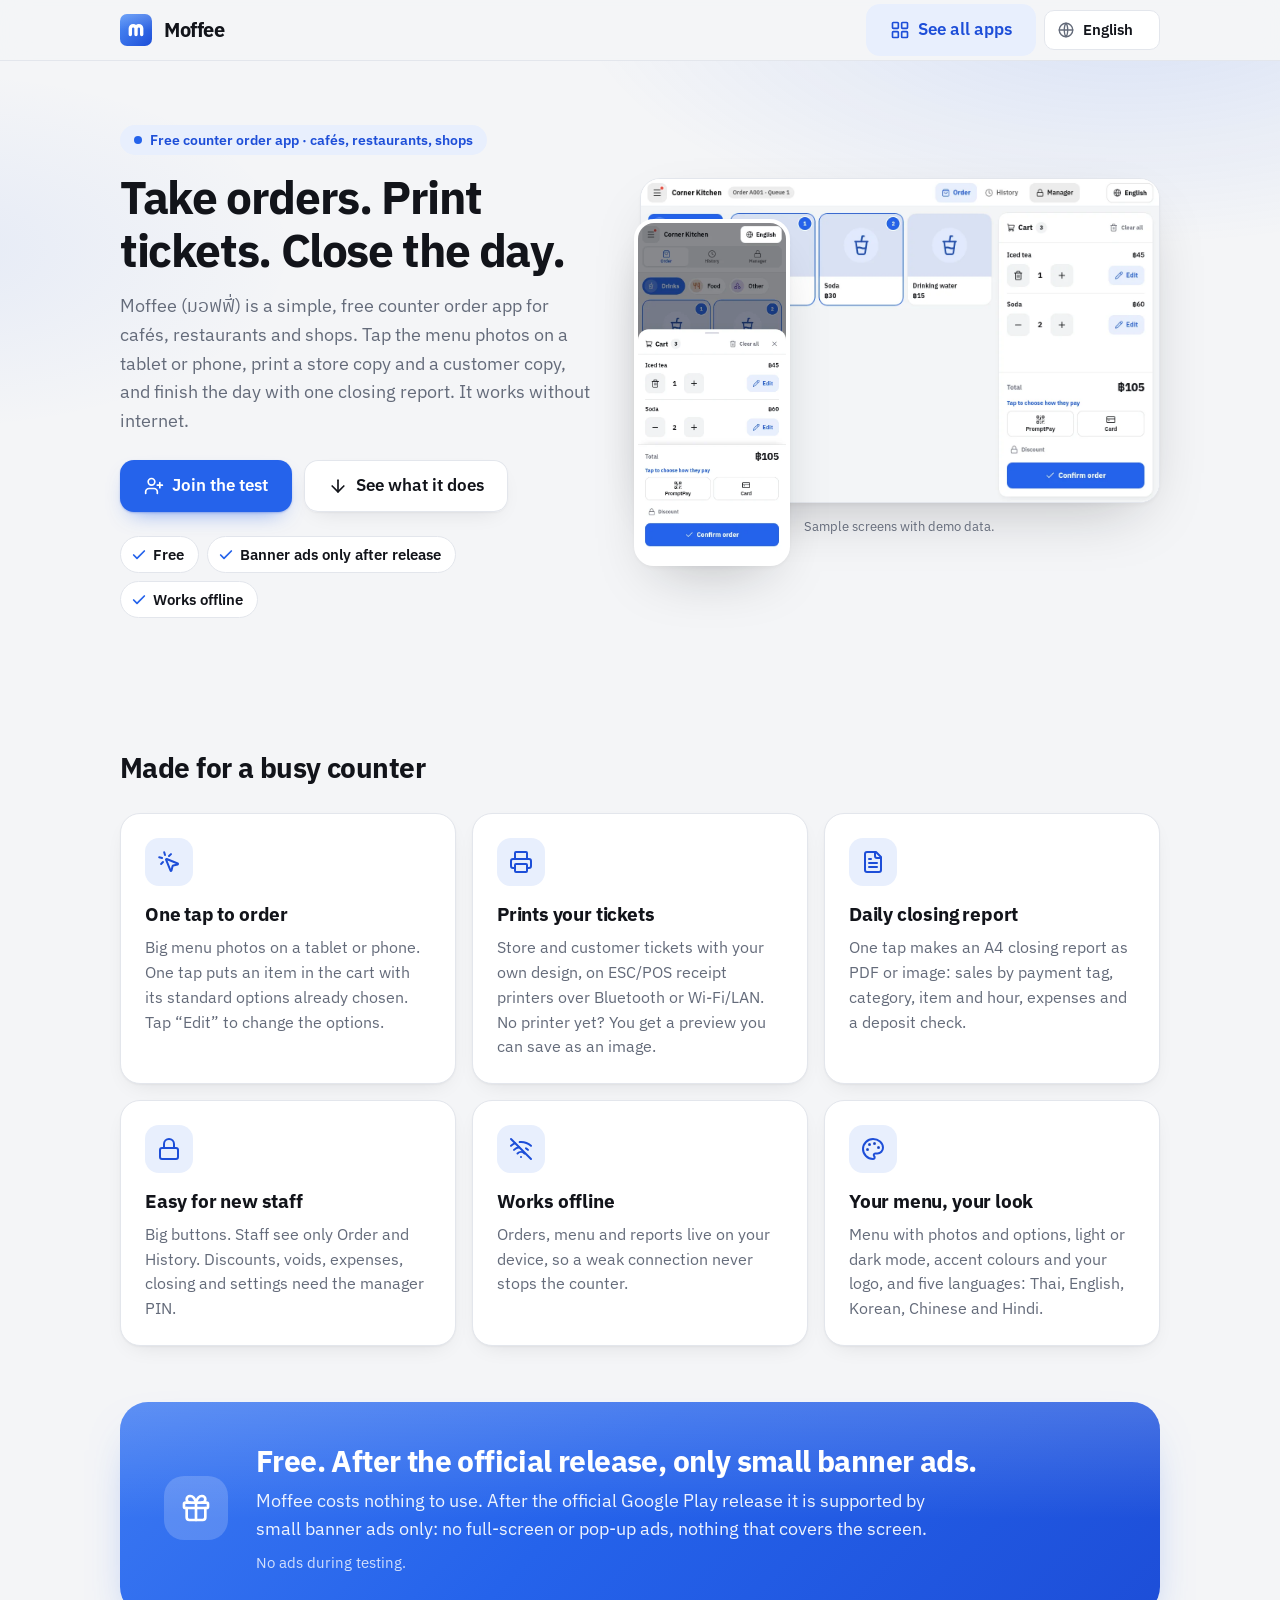
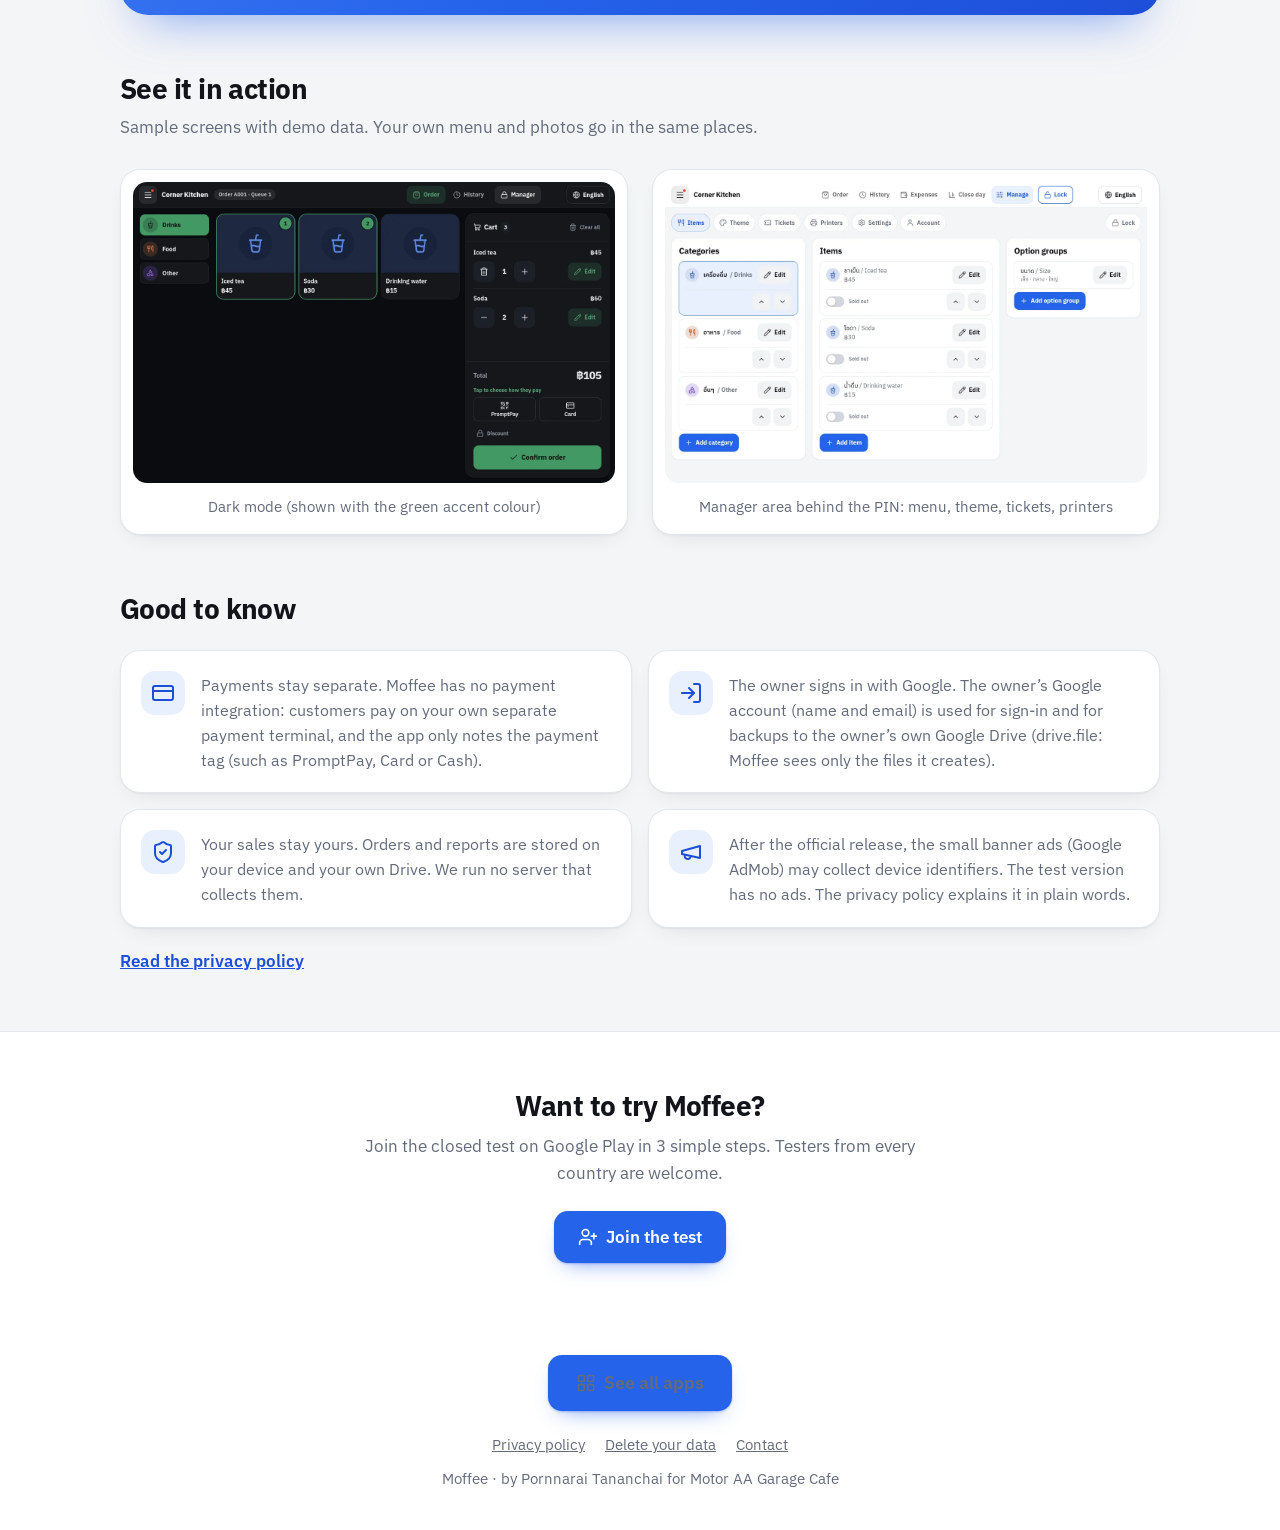
==== commit b8e457b8: "App hub button (See all apps, 5 languages) in header and footer of every page" ====
--- a/docs/index.html
+++ b/docs/index.html
@@ -19,7 +19,7 @@
 <link rel="stylesheet" href="assets/site.css">
 </head>
 <body data-page="index" data-lang-root>
-<header class="hd"><div class="hd-in"><a class="logo" href="index.html" data-int aria-label="Moffee"><img src="assets/icon.svg" width="32" height="32" alt=""><span>Moffee</span></a><label class="lang"><svg viewBox="0 0 24 24" width="18" height="18" fill="none" stroke="currentColor" stroke-width="1.8" stroke-linecap="round" aria-hidden="true"><circle cx="12" cy="12" r="9"/><path d="M3 12h18M12 3c3 3.200 3 14.800 0 18M12 3c-3 3.200-3 14.800 0 18"/></svg><select id="lang" data-aria="langLabel" aria-label="Language"><option value="th">ไทย</option><option value="en" selected>English</option><option value="ko">한국어</option><option value="zh">简体中文</option><option value="hi">हिन्दी</option></select></label></div></header>
+<header class="hd"><div class="hd-in"><a class="logo" href="index.html" data-int aria-label="Moffee"><img src="assets/icon.svg" width="32" height="32" alt=""><span>Moffee</span></a><div class="hd-r"><a class="btn soft hubh" data-press data-ripple href="https://motoraathailand.github.io/" data-aria="hub" aria-label="See all apps"><svg viewBox="0 0 24 24" aria-hidden="true"><rect width="7" height="7" x="3" y="3" rx="1"/><rect width="7" height="7" x="14" y="3" rx="1"/><rect width="7" height="7" x="14" y="14" rx="1"/><rect width="7" height="7" x="3" y="14" rx="1"/></svg><span data-t="hub">See all apps</span></a><label class="lang"><svg viewBox="0 0 24 24" width="18" height="18" fill="none" stroke="currentColor" stroke-width="1.8" stroke-linecap="round" aria-hidden="true"><circle cx="12" cy="12" r="9"/><path d="M3 12h18M12 3c3 3.200 3 14.800 0 18M12 3c-3 3.200-3 14.800 0 18"/></svg><select id="lang" data-aria="langLabel" aria-label="Language"><option value="th">ไทย</option><option value="en" selected>English</option><option value="ko">한국어</option><option value="zh">简体中文</option><option value="hi">हिन्दी</option></select></label></div></div></header>
 <main id="main">
 <section class="hero"><div class="wrap hero-in">
   <div class="hero-copy" data-stagger>
@@ -56,7 +56,7 @@
   <a class="btn" data-press data-ripple data-int href="join.html"><svg viewBox="0 0 24 24" aria-hidden="true"><path d="M16 21v-2a4 4 0 0 0-4-4H6a4 4 0 0 0-4 4v2"/><circle cx="9" cy="7" r="4"/><line x1="19" x2="19" y1="8" y2="14"/><line x1="22" x2="16" y1="11" y2="11"/></svg><span data-t="joinB">Join the test</span></a>
 </div></section>
 </main>
-<footer class="ft"><div class="wrap"><div class="links"><a href="privacy.html" data-int data-t="privacy">Privacy policy</a><a href="delete-account.html" data-int data-t="del">Delete your data</a><a href="mailto:motoraathailand@gmail.com" data-t="contact">Contact</a></div><p data-t="made">Moffee · by Pornnarai Tananchai for Motor AA Garage Cafe</p></div></footer>
+<footer class="ft"><div class="wrap"><div class="hubwrap"><a class="btn hub" data-press data-ripple href="https://motoraathailand.github.io/"><svg viewBox="0 0 24 24" aria-hidden="true"><rect width="7" height="7" x="3" y="3" rx="1"/><rect width="7" height="7" x="14" y="3" rx="1"/><rect width="7" height="7" x="14" y="14" rx="1"/><rect width="7" height="7" x="3" y="14" rx="1"/></svg><span data-t="hub">See all apps</span></a></div><div class="links"><a href="privacy.html" data-int data-t="privacy">Privacy policy</a><a href="delete-account.html" data-int data-t="del">Delete your data</a><a href="mailto:motoraathailand@gmail.com" data-t="contact">Contact</a></div><p data-t="made">Moffee · by Pornnarai Tananchai for Motor AA Garage Cafe</p></div></footer>
 <script src="assets/strings.js"></script>
 <script src="assets/motion.js"></script>
 <script src="assets/site.js"></script>
--- a/docs/assets/site.css
+++ b/docs/assets/site.css
@@ -52,6 +52,15 @@
 .lang select{appearance:none;-webkit-appearance:none;border:0;background:transparent;color:inherit;font:inherit;font-size:15px;font-weight:600;padding:6px 8px 6px 2px;max-width:128px;cursor:pointer}
 .lang select option{color:#111;background:#fff}
 .back{color:var(--acc-ink);text-decoration:none;font-weight:600;font-size:15px;display:inline-flex;align-items:center;gap:6px;min-height:44px}
+
+/* app hub button (header + footer): always icon + label, >= 48px tall */
+.hd-r{display:flex;align-items:center;gap:8px}
+.hubh{min-height:48px;padding:0 14px;border-radius:var(--r2);font-size:15px;white-space:nowrap}
+.hubh span{display:none}
+.hubwrap{display:flex;justify-content:center;margin:0 0 22px}
+.btn.hub{min-height:56px;padding:12px 28px;font-size:17.5px}
+@media (min-width:600px){.hubh span{display:inline}}
+@media (max-width:420px){.hubh{width:48px;padding:0}.lang select{max-width:96px}}
 
 /* buttons */
 .btn{position:relative;overflow:hidden;display:inline-flex;align-items:center;justify-content:center;gap:8px;min-height:52px;padding:10px 24px;border:0;border-radius:var(--r2);background:var(--acc);color:var(--on-acc);font:inherit;font-size:17px;font-weight:600;text-decoration:none;cursor:pointer;box-shadow:0 1px 2px rgba(29,78,216,.3),0 10px 22px -12px rgba(37,99,235,.7);transition:transform var(--m-fast) var(--m-spring),background-color var(--m-fast) var(--m-ease)}
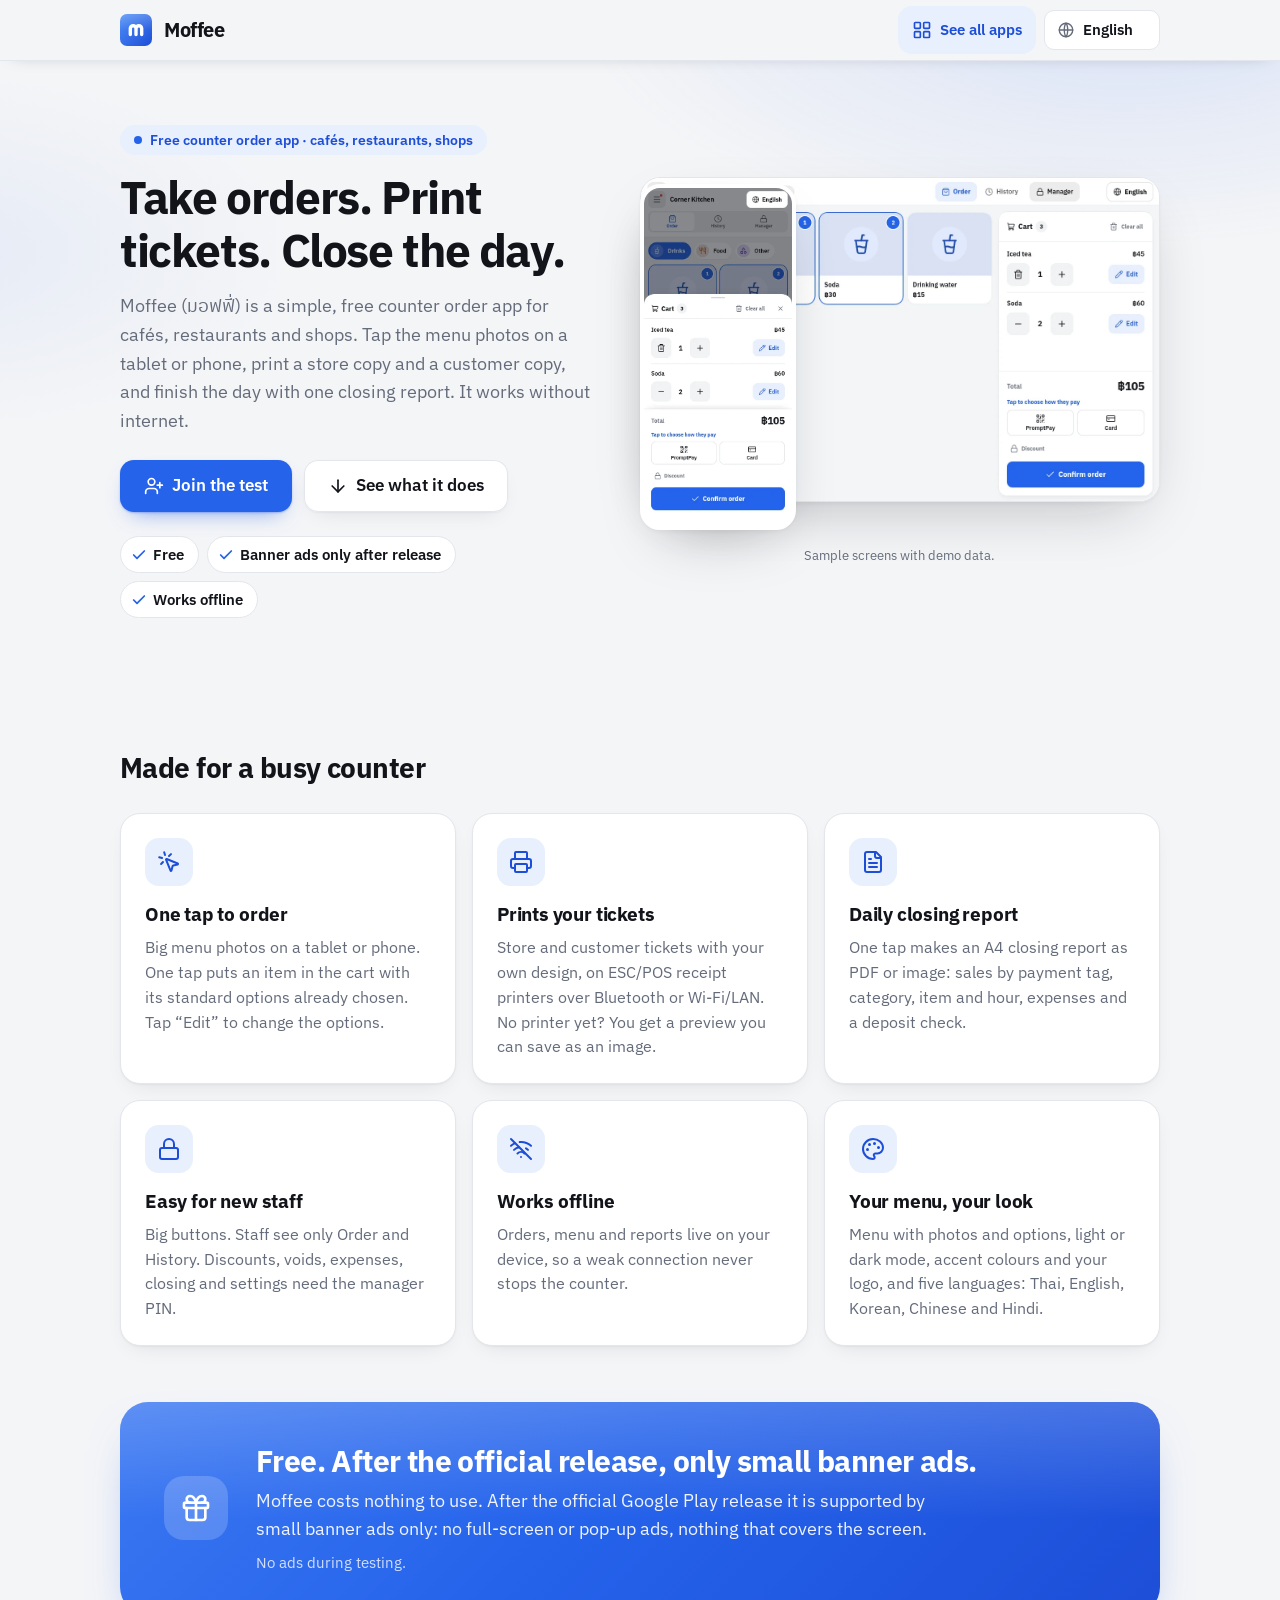
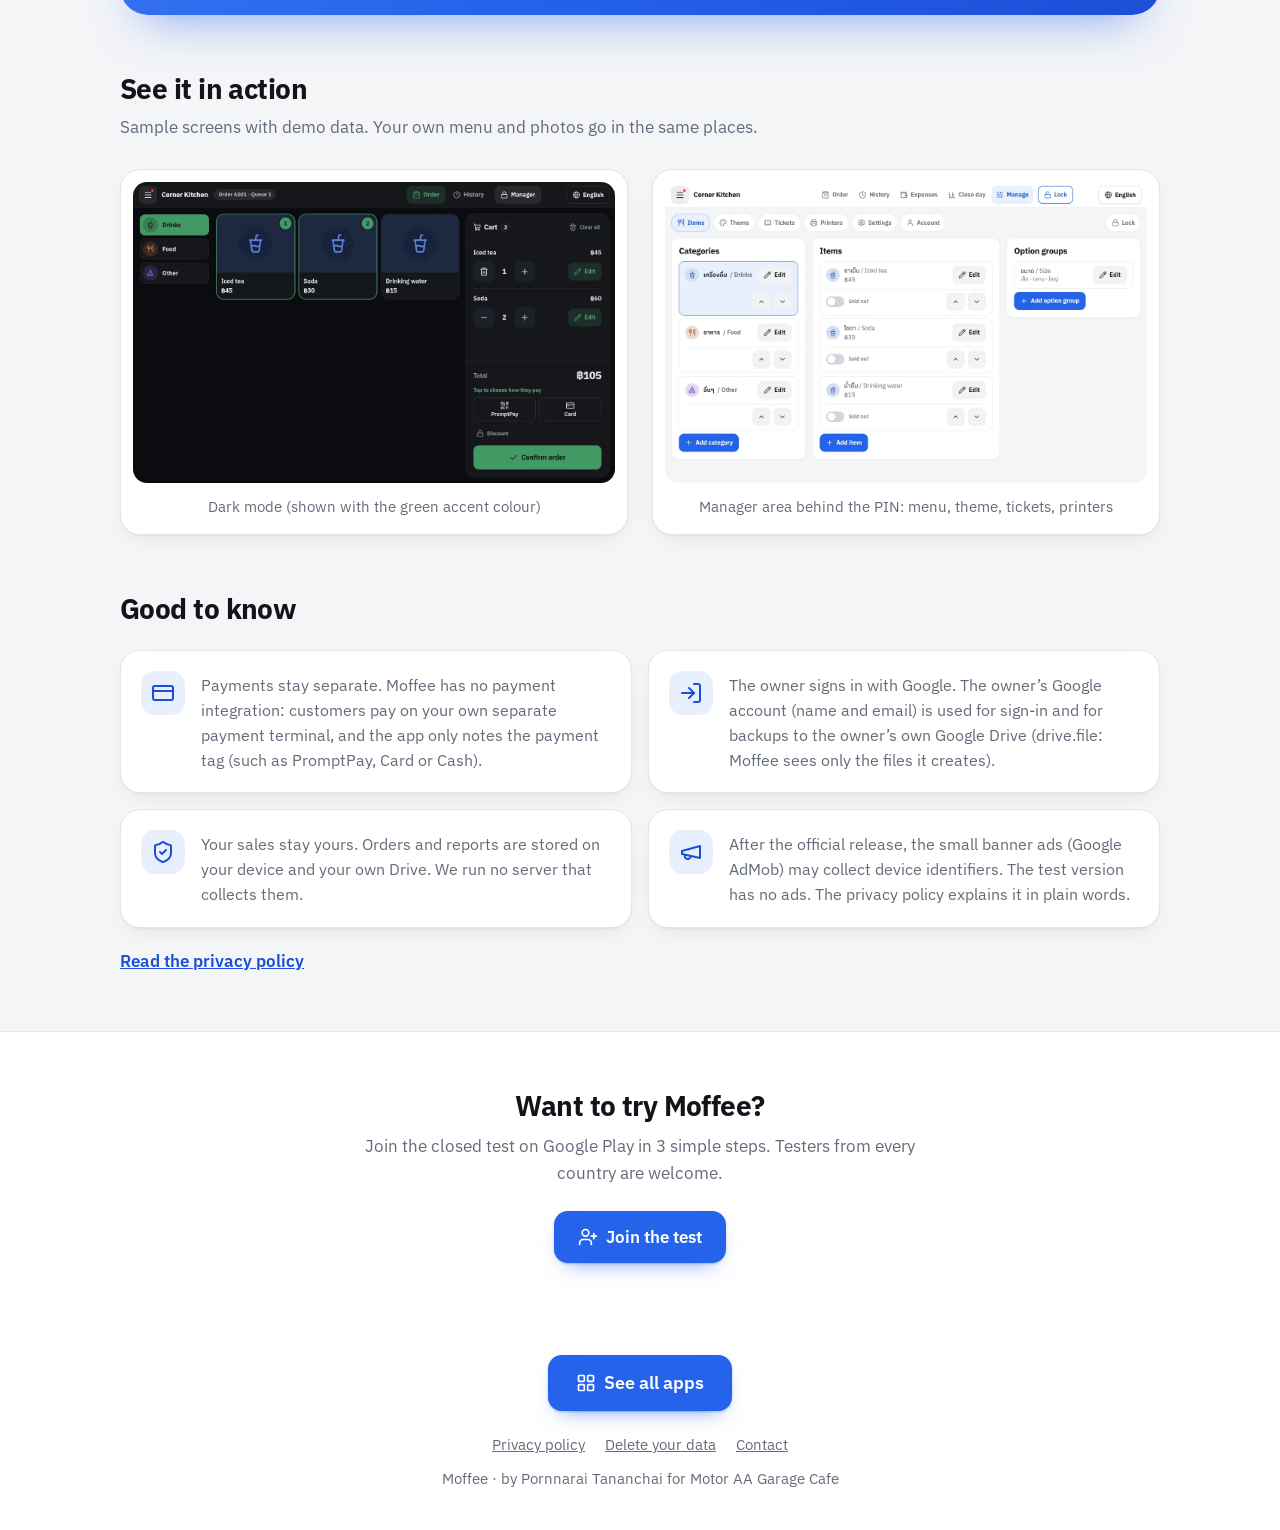
==== commit 488e5b3c: "Fix sticky header overlap, lang focus ring, hero caption overlap, word wrapping; center share/QR car" ====
--- a/docs/index.html
+++ b/docs/index.html
@@ -30,8 +30,10 @@
     <ul class="chips"><li><svg viewBox="0 0 24 24" aria-hidden="true"><path d="M20 6 9 17l-5-5"/></svg><span data-t="chip1">Free</span></li><li><svg viewBox="0 0 24 24" aria-hidden="true"><path d="M20 6 9 17l-5-5"/></svg><span data-t="chip2">Banner ads only after release</span></li><li><svg viewBox="0 0 24 24" aria-hidden="true"><path d="M20 6 9 17l-5-5"/></svg><span data-t="chip3">Works offline</span></li></ul>
   </div>
   <div class="hero-vis m-rise">
-    <figure class="dev tablet"><img src="assets/img/shot-order-light.webp" width="1280" height="800" alt="The Moffee order screen on a tablet in light mode: item photos in the middle, the cart and the Confirm order button on the right" data-alt="shotAlt" fetchpriority="high"></figure>
-    <figure class="dev phone"><img src="assets/img/shot-cart-phone.webp" width="412" height="915" alt="The Moffee cart on a phone: two items with quantity buttons, payment tags and the Confirm order button" data-alt="shotAlt2"></figure>
+    <div class="stage">
+      <figure class="dev tablet"><img src="assets/img/shot-order-light.webp" width="1280" height="800" alt="The Moffee order screen on a tablet in light mode: item photos in the middle, the cart and the Confirm order button on the right" data-alt="shotAlt" fetchpriority="high"></figure>
+      <figure class="dev phone"><img src="assets/img/shot-cart-phone.webp" width="412" height="915" alt="The Moffee cart on a phone: two items with quantity buttons, payment tags and the Confirm order button" data-alt="shotAlt2"></figure>
+    </div>
     <p data-t="shotCap" class="cap">Sample screens with demo data.</p>
   </div>
 </div></section>
--- a/docs/assets/site.css
+++ b/docs/assets/site.css
@@ -27,12 +27,18 @@
     --shadow:0 1px 2px rgba(0,0,0,.4),0 8px 24px -12px rgba(0,0,0,.6);--shadow-lg:0 2px 4px rgba(0,0,0,.4),0 24px 60px -24px rgba(0,0,0,.8)}
 }
 *{box-sizing:border-box}
-html{-webkit-text-size-adjust:100%;scroll-padding-top:calc(var(--hd) + 8px)}
+html{-webkit-text-size-adjust:100%;scroll-padding-top:calc(var(--hd) + 20px)}
 body{margin:0;background:var(--bg);color:var(--ink);font-family:var(--font);font-size:17px;line-height:1.6;-webkit-font-smoothing:antialiased}
 html[data-lang=ko] body{font-family:"IBM Plex Sans","Pretendard Variable",Pretendard,"Apple SD Gothic Neo","Malgun Gothic","Noto Sans KR",system-ui,sans-serif;letter-spacing:-.01em}
 html[data-lang=zh] body{font-family:"IBM Plex Sans","PingFang SC","Hiragino Sans GB","Microsoft YaHei","Noto Sans SC",system-ui,sans-serif}
 html[data-lang=hi] body{font-family:"IBM Plex Sans","Noto Sans Devanagari","Kohinoor Devanagari","Nirmala UI","Mangal",system-ui,sans-serif;line-height:1.7}
 html[data-lang=th] body{line-height:1.7}
+/* word wrapping per language: ko/hi break only at spaces (keep-all), zh/th use the browser's dictionary line breaking; nothing may overflow */
+body{overflow-wrap:break-word}
+html[data-lang=ko] body{word-break:keep-all}
+html[data-lang=hi] body,html[data-lang=en] body{word-break:normal}
+html[data-lang=zh] body,html[data-lang=th] body{word-break:normal;line-break:auto}
+h1,h2,h3,summary,.eyebrow,.btn,.chips li{overflow-wrap:break-word;hyphens:manual}
 a{color:var(--acc-ink)}
 img,svg{display:block;max-width:100%}
 h1,h2,h3,p,ul,ol,figure{margin:0}
@@ -43,30 +49,33 @@
 :focus-visible{outline:3px solid var(--acc);outline-offset:2px;border-radius:var(--r1)}
 
 /* header */
-.hd{position:sticky;top:0;z-index:50;background:color-mix(in srgb,var(--bg) 84%,transparent);-webkit-backdrop-filter:saturate(1.4) blur(14px);backdrop-filter:saturate(1.4) blur(14px);border-bottom:1px solid var(--line)}
-.hd-in{height:var(--hd);max-width:1080px;margin:0 auto;padding:0 20px;display:flex;align-items:center;justify-content:space-between;gap:12px}
-.logo{display:flex;align-items:center;gap:12px;color:var(--ink);text-decoration:none;font-weight:700;font-size:20px;letter-spacing:-.02em;min-height:44px}
+.hd{position:sticky;top:0;z-index:50;background:var(--bg);border-bottom:1px solid var(--line);box-shadow:0 6px 18px -14px rgba(18,20,26,.35)}
+.hd-in{height:var(--hd);min-width:0;max-width:1080px;margin:0 auto;padding:0 20px;display:flex;align-items:center;justify-content:space-between;gap:12px}
+.logo{flex:none;display:flex;align-items:center;gap:12px;color:var(--ink);text-decoration:none;font-weight:700;font-size:20px;letter-spacing:-.02em;min-height:44px}
 .logo svg{width:32px;height:32px;flex:none;border-radius:9px}
 .lang{display:flex;align-items:center;gap:6px;height:40px;padding:0 8px 0 12px;border-radius:var(--r1);background:var(--surface);border:1px solid var(--line);color:var(--ink)}
 .lang svg{flex:none;color:var(--muted)}
-.lang select{appearance:none;-webkit-appearance:none;border:0;background:transparent;color:inherit;font:inherit;font-size:15px;font-weight:600;padding:6px 8px 6px 2px;max-width:128px;cursor:pointer}
+.lang{min-width:0}
+.lang:focus-within{outline:2px solid var(--acc);outline-offset:1px}
+.lang select{appearance:none;-webkit-appearance:none;border:0;background:transparent;color:inherit;font:inherit;font-size:15px;font-weight:600;padding:6px 8px 6px 2px;max-width:128px;min-width:0;text-overflow:ellipsis;cursor:pointer}
+.lang select:focus,.lang select:focus-visible{outline:none}
 .lang select option{color:#111;background:#fff}
 .back{color:var(--acc-ink);text-decoration:none;font-weight:600;font-size:15px;display:inline-flex;align-items:center;gap:6px;min-height:44px}
 
 /* app hub button (header + footer): always icon + label, >= 48px tall */
 .hd-r{display:flex;align-items:center;gap:8px}
-.hubh{min-height:48px;padding:0 14px;border-radius:var(--r2);font-size:15px;white-space:nowrap}
-.hubh span{display:none}
+.btn.hubh{min-height:48px;padding:0 14px;border-radius:var(--r2);font-size:15px;white-space:nowrap}
+.btn.hubh span{display:none}
 .hubwrap{display:flex;justify-content:center;margin:0 0 22px}
 .btn.hub{min-height:56px;padding:12px 28px;font-size:17.5px}
-@media (min-width:600px){.hubh span{display:inline}}
-@media (max-width:420px){.hubh{width:48px;padding:0}.lang select{max-width:96px}}
+@media (min-width:600px){.btn.hubh span{display:inline}}
+@media (max-width:420px){.btn.hubh{width:48px;padding:0}}
 
 /* buttons */
 .btn{position:relative;overflow:hidden;display:inline-flex;align-items:center;justify-content:center;gap:8px;min-height:52px;padding:10px 24px;border:0;border-radius:var(--r2);background:var(--acc);color:var(--on-acc);font:inherit;font-size:17px;font-weight:600;text-decoration:none;cursor:pointer;box-shadow:0 1px 2px rgba(29,78,216,.3),0 10px 22px -12px rgba(37,99,235,.7);transition:transform var(--m-fast) var(--m-spring),background-color var(--m-fast) var(--m-ease)}
 .btn:hover{background:var(--acc-d)}
 .btn:active{transform:scale(.97);transition-duration:120ms}
-.btn svg{width:20px;height:20px;flex:none;fill:none;stroke:currentColor;stroke-width:2;stroke-linecap:round;stroke-linejoin:round}
+.btn svg{width:20px;height:20px;min-width:20px;max-width:none;flex:none;fill:none;stroke:currentColor;stroke-width:2;stroke-linecap:round;stroke-linejoin:round}
 .btn.ghost{background:var(--surface);color:var(--ink);box-shadow:inset 0 0 0 1px var(--line),var(--shadow)}
 .btn.ghost:hover{background:var(--soft)}
 .btn.soft{background:var(--acc-soft);color:var(--acc-ink);box-shadow:none}
@@ -79,7 +88,7 @@
 .hero-in{display:grid;gap:36px;align-items:center}
 .eyebrow{display:inline-flex;align-items:center;gap:8px;padding:6px 14px;border-radius:999px;background:var(--acc-soft);color:var(--acc-ink);font-size:14px;font-weight:600;line-height:1.3}
 .eyebrow::before{content:"";width:8px;height:8px;border-radius:50%;background:var(--acc);flex:none}
-h1{text-wrap:balance;font-size:36px;line-height:1.14;font-weight:700;letter-spacing:-.03em;margin:16px 0 16px}
+h1{text-wrap:balance;font-size:clamp(28px,8vw,36px);line-height:1.14;font-weight:700;letter-spacing:-.03em;margin:16px 0 16px}
 html[data-lang=th] h1,html[data-lang=hi] h1{line-height:1.38}
 html[data-lang=ko] h1,html[data-lang=zh] h1{line-height:1.25}
 .lead{font-size:18px;color:var(--muted);max-width:34em}
@@ -87,16 +96,17 @@
 .chips{display:flex;flex-wrap:wrap;gap:8px;list-style:none;padding:0;margin:24px 0 0}
 .chips li{display:inline-flex;align-items:center;gap:6px;padding:6px 14px 6px 10px;border-radius:999px;background:var(--surface);border:1px solid var(--line);color:var(--ink);font-size:14.5px;font-weight:600}
 .chips li svg{width:16px;height:16px;fill:none;stroke:var(--acc);stroke-width:2.6;stroke-linecap:round;stroke-linejoin:round}
-.hero-vis{position:relative;padding-bottom:28px}
+.hero-vis{position:relative;min-width:0}
+.stage{position:relative;margin-bottom:44px}
 .dev{background:var(--surface);border:1px solid var(--line);overflow:hidden}
 .dev img{width:100%;height:auto}
 .dev.tablet{border-radius:var(--r3);box-shadow:var(--shadow-lg);aspect-ratio:1280/800}
-.dev.phone{position:absolute;left:-6px;bottom:0;width:30%;border-radius:var(--r3);box-shadow:var(--shadow-lg);border:4px solid var(--surface);aspect-ratio:412/915}
-.hero-vis .cap{margin-top:14px;font-size:13px;color:var(--muted);text-align:center}
+.dev.phone{position:absolute;left:0;bottom:-28px;width:30%;border-radius:var(--r3);box-shadow:var(--shadow-lg);border:4px solid var(--surface);aspect-ratio:412/915}
+.hero-vis .cap{position:relative;margin-top:0;font-size:13px;color:var(--muted);text-align:center}
 
 /* sections */
 section.s{padding:56px 0 0}
-h2{text-wrap:balance;font-size:28px;line-height:1.25;font-weight:700;letter-spacing:-.02em}
+h2{text-wrap:balance;font-size:clamp(23px,6.4vw,28px);line-height:1.25;font-weight:700;letter-spacing:-.02em}
 html[data-lang=th] h2,html[data-lang=hi] h2{line-height:1.4}
 .sub{color:var(--muted);margin-top:8px;max-width:38em}
 .grid{display:grid;gap:16px;margin-top:28px;list-style:none;padding:0}
@@ -117,7 +127,7 @@
 .free>*{position:relative}
 .free .ic{background:rgba(255,255,255,.18);margin:0}
 .free .ic svg{stroke:#fff}
-.free h2{font-size:30px}
+.free h2{font-size:clamp(23px,6.4vw,30px)}
 .free p{margin-top:8px;font-size:17.5px;color:rgba(255,255,255,.92);max-width:40em}
 .free .fn{font-size:14.5px;color:rgba(255,255,255,.78)}
 
@@ -134,13 +144,14 @@
 .ft{padding:28px 0 40px;text-align:center;font-size:14.5px;color:var(--muted);background:var(--surface)}
 .ft .links{display:flex;flex-wrap:wrap;gap:6px 20px;justify-content:center;margin-bottom:10px}
 .ft a{color:var(--muted)}
+.ft a.btn{color:var(--on-acc)}
 .ft a:hover{color:var(--acc-ink)}
 
 /* legal pages */
 .legal{padding-top:32px;padding-bottom:16px}
 .legal section.lg{display:none}
 html[data-lang=th] .legal #s-th,html[data-lang=en] .legal #s-en,html[data-lang=ko] .legal #s-ko,html[data-lang=zh] .legal #s-zh,html[data-lang=hi] .legal #s-hi{display:block}
-.legal h1{font-size:32px;margin:0 0 4px}
+.legal h1{font-size:clamp(26px,7.6vw,32px);margin:0 0 4px}
 .legal .meta{color:var(--muted);font-size:14px;margin-bottom:20px}
 .legal h2{font-size:21px;margin:28px 0 8px;padding-top:2px;letter-spacing:-.01em}
 .legal p,.legal li{font-size:16.5px}
@@ -153,7 +164,7 @@
 
 /* join page */
 .jhero{padding:28px 0 20px;background:radial-gradient(700px 320px at 92% -20%,rgba(37,99,235,.14),transparent 62%)}
-.jhero h1{font-size:30px;margin:0 0 16px}
+.jhero h1{font-size:clamp(26px,7.4vw,30px);margin:0 0 16px}
 .gmail{display:flex;gap:12px;align-items:center;padding:12px 16px;border-radius:var(--r2);background:var(--warn-soft);border:1.5px solid var(--warn-line);color:var(--warn)}
 .gmail svg{flex:none;width:28px;height:28px;fill:none;stroke:currentColor;stroke-width:1.9;stroke-linecap:round;stroke-linejoin:round}
 .gmail b{display:block;font-size:17px;line-height:1.3}
@@ -194,9 +205,13 @@
 .two{display:grid;gap:16px;margin-top:28px}
 .panel{padding:20px;border-radius:var(--r3);border:1px solid var(--line);background:var(--surface);box-shadow:var(--shadow)}
 .panel h2{font-size:18px}
-.panel .row{margin-top:12px}
+.panel{text-align:center}
+.panel .row{margin-top:12px;display:flex;justify-content:center}
+.panel .btn{margin-inline:auto}
+.pend{text-align:center}
+.all{justify-content:center;text-align:center;flex-wrap:wrap}
 .note{color:var(--muted);font-size:14.5px;margin-top:8px;min-height:1.2em}
-.qr img{width:168px;height:168px;margin:12px 0 2px;border-radius:var(--r2);background:#fff;border:1px solid var(--line)}
+.qr img{width:168px;height:168px;margin:12px auto 2px;border-radius:var(--r2);background:#fff;border:1px solid var(--line)}
 .faq{margin-top:32px}.faq h2{font-size:22px;margin-bottom:14px}
 .faqs{display:grid;gap:8px}
 details{border:1px solid var(--line);border-radius:var(--r2);background:var(--surface);overflow:hidden}
@@ -220,5 +235,7 @@
   .free{grid-template-columns:auto 1fr;gap:28px;padding:40px 44px}
   .free .ic{width:64px;height:64px;border-radius:var(--r3)}.free .ic svg{width:32px;height:32px}
 }
-@media (max-width:420px){.step{grid-template-columns:56px 1fr;gap:12px;padding:14px}.pic{width:56px;height:56px;border-radius:var(--r2)}.pic svg{width:30px;height:30px}.dev.phone{width:34%}}
+@media (max-width:420px){.step{grid-template-columns:56px 1fr;gap:12px;padding:14px}.pic{width:56px;height:56px;border-radius:var(--r2)}.pic svg{width:30px;height:30px}.hd-in{padding:0 12px}.hd-r{gap:6px}.logo{gap:8px;font-size:18px}.logo svg,.logo img{width:30px;height:30px}.lang{padding:0 6px 0 10px}.lang select{max-width:84px}.wrap{padding:0 16px}}
+@media (max-width:359px){.lang svg{display:none}.lang{padding:0 4px 0 10px}}
 @media (prefers-reduced-motion:reduce){.pend.nudge,.all:not([hidden]),details[open]>p{animation:none}.bar i,.num svg,summary::after{transition:none}}
+.hero-in>*,.grid>*,.good>*,.shots>*,.two>*{min-width:0}
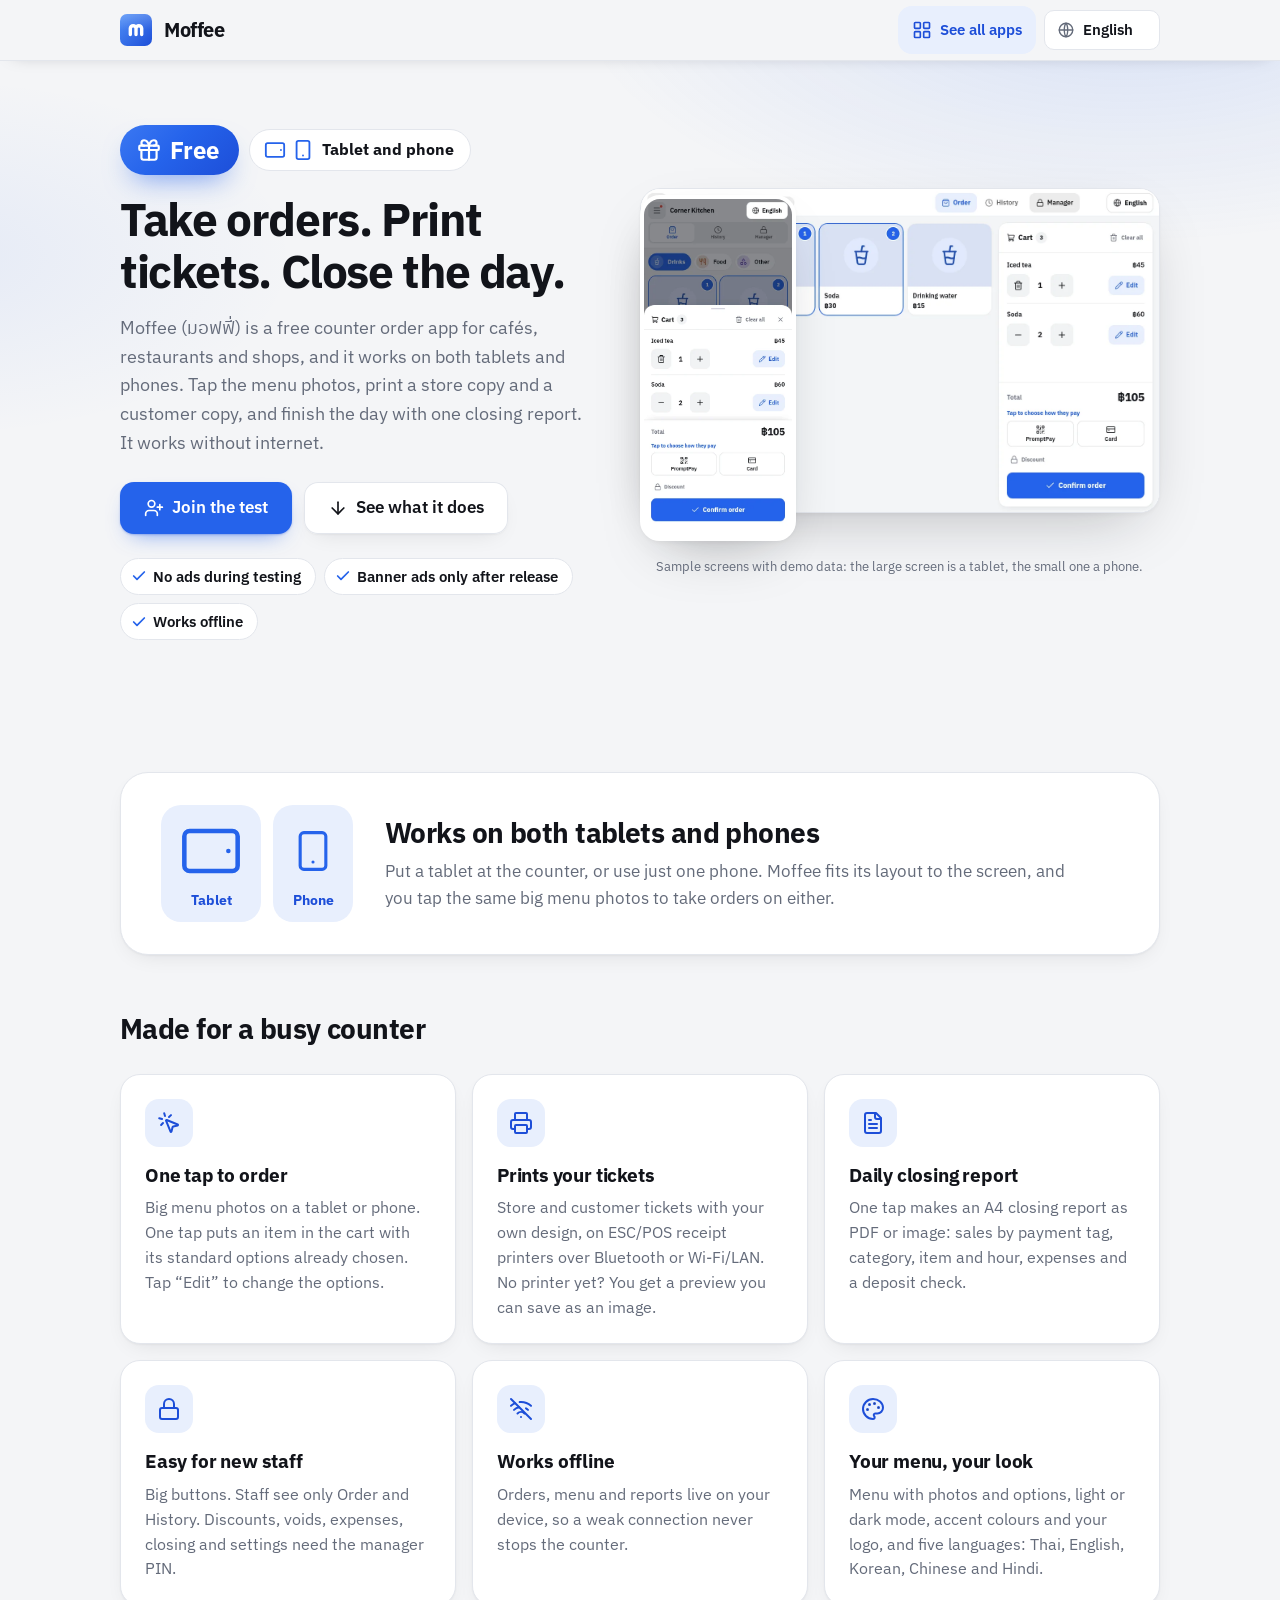
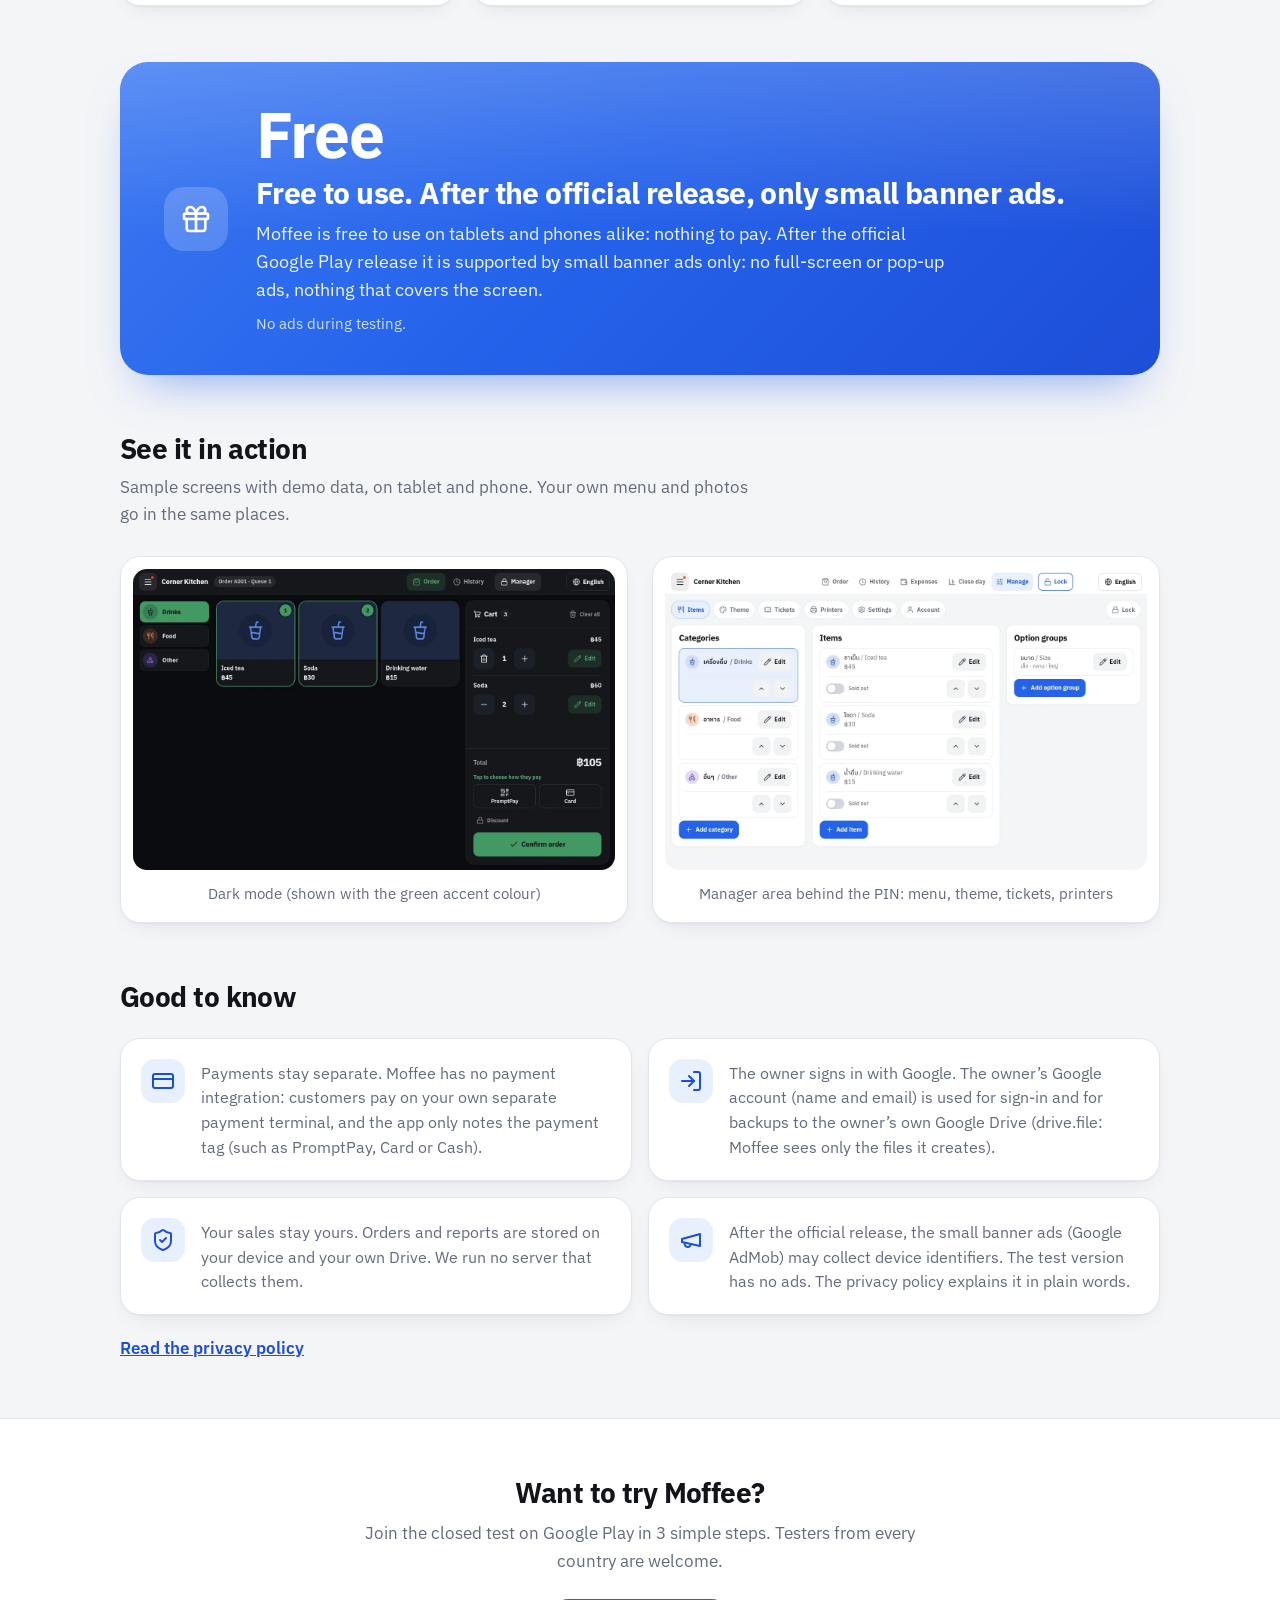
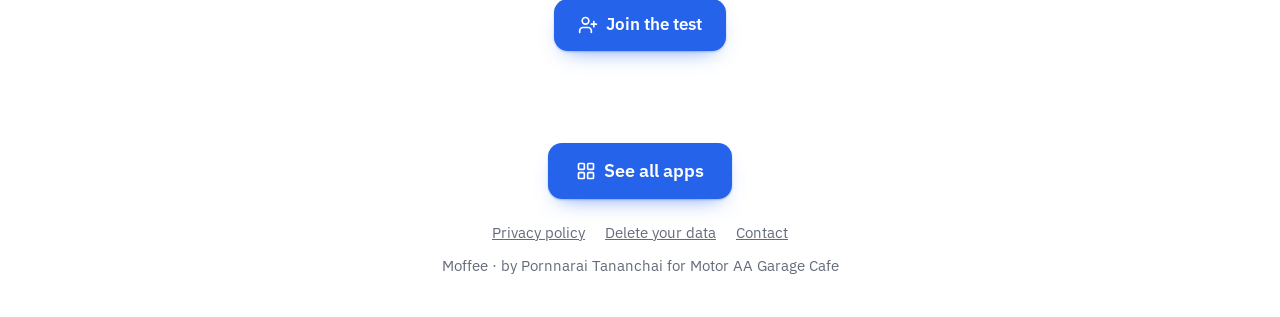
==== commit 49d6dc92: "Intro: emphasise Free (hero badge, free band) and tablet+phone support (hero flag, device card, capt" ====
--- a/docs/index.html
+++ b/docs/index.html
@@ -23,29 +23,32 @@
 <main id="main">
 <section class="hero"><div class="wrap hero-in">
   <div class="hero-copy" data-stagger>
-    <p data-t="eyebrow" class="eyebrow">Free counter order app · cafés, restaurants, shops</p>
+    <div class="flags"><span class="flag fr"><svg viewBox="0 0 24 24" aria-hidden="true"><rect x="3" y="8" width="18" height="4" rx="1"/><path d="M12 8v13"/><path d="M19 12v7a2 2 0 0 1-2 2H7a2 2 0 0 1-2-2v-7"/><path d="M7.5 8a2.5 2.5 0 0 1 0-5A4.8 8 0 0 1 12 8a4.8 8 0 0 1 4.5-5 2.5 2.5 0 0 1 0 5"/></svg><b data-t="flagFree">Free</b></span><span class="flag dev"><svg viewBox="0 0 24 24" aria-hidden="true"><rect width="20" height="15" x="2" y="4.500" rx="2" ry="2"/><path d="M18.500 12h.01"/></svg><svg viewBox="0 0 24 24" aria-hidden="true"><rect width="14" height="20" x="5" y="2" rx="2" ry="2"/><path d="M12 18h.01"/></svg><span data-t="flagDev">Tablet and phone</span></span></div>
     <h1 data-t="h1">Take orders. Print tickets. Close the day.</h1>
-    <p data-t="lead" class="lead">Moffee (มอฟฟี่) is a simple, free counter order app for cafés, restaurants and shops. Tap the menu photos on a tablet or phone, print a store copy and a customer copy, and finish the day with one closing report. It works without internet.</p>
+    <p data-t="lead" class="lead">Moffee (มอฟฟี่) is a free counter order app for cafés, restaurants and shops, and it works on both tablets and phones. Tap the menu photos, print a store copy and a customer copy, and finish the day with one closing report. It works without internet.</p>
     <div class="cta"><a class="btn" data-press data-ripple data-int href="join.html"><svg viewBox="0 0 24 24" aria-hidden="true"><path d="M16 21v-2a4 4 0 0 0-4-4H6a4 4 0 0 0-4 4v2"/><circle cx="9" cy="7" r="4"/><line x1="19" x2="19" y1="8" y2="14"/><line x1="22" x2="16" y1="11" y2="11"/></svg><span data-t="ctaJoin">Join the test</span></a><a class="btn ghost" data-press data-ripple href="#features"><svg viewBox="0 0 24 24" aria-hidden="true"><path d="M12 5v14"/><path d="m19 12-7 7-7-7"/></svg><span data-t="ctaMore">See what it does</span></a></div>
-    <ul class="chips"><li><svg viewBox="0 0 24 24" aria-hidden="true"><path d="M20 6 9 17l-5-5"/></svg><span data-t="chip1">Free</span></li><li><svg viewBox="0 0 24 24" aria-hidden="true"><path d="M20 6 9 17l-5-5"/></svg><span data-t="chip2">Banner ads only after release</span></li><li><svg viewBox="0 0 24 24" aria-hidden="true"><path d="M20 6 9 17l-5-5"/></svg><span data-t="chip3">Works offline</span></li></ul>
+    <ul class="chips"><li><svg viewBox="0 0 24 24" aria-hidden="true"><path d="M20 6 9 17l-5-5"/></svg><span data-t="chip1">No ads during testing</span></li><li><svg viewBox="0 0 24 24" aria-hidden="true"><path d="M20 6 9 17l-5-5"/></svg><span data-t="chip2">Banner ads only after release</span></li><li><svg viewBox="0 0 24 24" aria-hidden="true"><path d="M20 6 9 17l-5-5"/></svg><span data-t="chip3">Works offline</span></li></ul>
   </div>
   <div class="hero-vis m-rise">
     <div class="stage">
       <figure class="dev tablet"><img src="assets/img/shot-order-light.webp" width="1280" height="800" alt="The Moffee order screen on a tablet in light mode: item photos in the middle, the cart and the Confirm order button on the right" data-alt="shotAlt" fetchpriority="high"></figure>
       <figure class="dev phone"><img src="assets/img/shot-cart-phone.webp" width="412" height="915" alt="The Moffee cart on a phone: two items with quantity buttons, payment tags and the Confirm order button" data-alt="shotAlt2"></figure>
     </div>
-    <p data-t="shotCap" class="cap">Sample screens with demo data.</p>
+    <p data-t="shotCap" class="cap">Sample screens with demo data: the large screen is a tablet, the small one a phone.</p>
   </div>
+</div></section>
+<section class="s devs"><div class="wrap">
+  <div class="devcard" data-reveal><div class="devicons"><span class="di"><svg viewBox="0 0 24 24" aria-hidden="true"><rect width="20" height="15" x="2" y="4.500" rx="2" ry="2"/><path d="M18.500 12h.01"/></svg><em data-t="devT">Tablet</em></span><span class="di"><svg viewBox="0 0 24 24" aria-hidden="true"><rect width="14" height="20" x="5" y="2" rx="2" ry="2"/><path d="M12 18h.01"/></svg><em data-t="devP">Phone</em></span></div><div><h2 data-t="devH">Works on both tablets and phones</h2><p data-t="devD">Put a tablet at the counter, or use just one phone. Moffee fits its layout to the screen, and you tap the same big menu photos to take orders on either.</p></div></div>
 </div></section>
 <section class="s" id="features"><div class="wrap">
   <h2 data-t="featH">Made for a busy counter</h2>
   <ul class="grid"><li class="card" data-reveal style="--i:0"><div class="ic"><svg viewBox="0 0 24 24" aria-hidden="true"><path d="M14 4.1 12 6"/><path d="m5.1 8-2.9-.8"/><path d="m6 12-1.9 2"/><path d="M7.2 2.2 8 5.1"/><path d="M9.037 9.69a.498.498 0 0 1 .653-.653l11 4.5a.5.5 0 0 1-.074.949l-4.349 1.041a1 1 0 0 0-.74.739l-1.04 4.35a.5.5 0 0 1-.95.074z"/></svg></div><h3 data-t="f1t">One tap to order</h3><p data-t="f1d">Big menu photos on a tablet or phone. One tap puts an item in the cart with its standard options already chosen. Tap “Edit” to change the options.</p></li><li class="card" data-reveal style="--i:1"><div class="ic"><svg viewBox="0 0 24 24" aria-hidden="true"><path d="M6 18H4a2 2 0 0 1-2-2v-5a2 2 0 0 1 2-2h16a2 2 0 0 1 2 2v5a2 2 0 0 1-2 2h-2"/><path d="M6 9V3a1 1 0 0 1 1-1h10a1 1 0 0 1 1 1v6"/><rect x="6" y="14" width="12" height="8" rx="1"/></svg></div><h3 data-t="f2t">Prints your tickets</h3><p data-t="f2d">Store and customer tickets with your own design, on ESC/POS receipt printers over Bluetooth or Wi-Fi/LAN. No printer yet? You get a preview you can save as an image.</p></li><li class="card" data-reveal style="--i:2"><div class="ic"><svg viewBox="0 0 24 24" aria-hidden="true"><path d="M15 2H6a2 2 0 0 0-2 2v16a2 2 0 0 0 2 2h12a2 2 0 0 0 2-2V7Z"/><path d="M14 2v4a2 2 0 0 0 2 2h4"/><path d="M16 13H8"/><path d="M16 17H8"/><path d="M10 9H8"/></svg></div><h3 data-t="f3t">Daily closing report</h3><p data-t="f3d">One tap makes an A4 closing report as PDF or image: sales by payment tag, category, item and hour, expenses and a deposit check.</p></li><li class="card" data-reveal style="--i:0"><div class="ic"><svg viewBox="0 0 24 24" aria-hidden="true"><rect width="18" height="11" x="3" y="11" rx="2" ry="2"/><path d="M7 11V7a5 5 0 0 1 10 0v4"/></svg></div><h3 data-t="f4t">Easy for new staff</h3><p data-t="f4d">Big buttons. Staff see only Order and History. Discounts, voids, expenses, closing and settings need the manager PIN.</p></li><li class="card" data-reveal style="--i:1"><div class="ic"><svg viewBox="0 0 24 24" aria-hidden="true"><path d="M12 20h.01"/><path d="M8.5 16.429a5 5 0 0 1 7 0"/><path d="M5 12.859a10 10 0 0 1 5.17-2.69"/><path d="M19 12.859a10 10 0 0 0-2.007-1.523"/><path d="M2 8.82a15 15 0 0 1 4.177-2.643"/><path d="M22 8.82a15 15 0 0 0-11.288-3.764"/><path d="m2 2 20 20"/></svg></div><h3 data-t="f5t">Works offline</h3><p data-t="f5d">Orders, menu and reports live on your device, so a weak connection never stops the counter.</p></li><li class="card" data-reveal style="--i:2"><div class="ic"><svg viewBox="0 0 24 24" aria-hidden="true"><circle cx="13.5" cy="6.5" r=".5" fill="currentColor"/><circle cx="17.5" cy="10.5" r=".5" fill="currentColor"/><circle cx="8.5" cy="7.5" r=".5" fill="currentColor"/><circle cx="6.5" cy="12.5" r=".5" fill="currentColor"/><path d="M12 2C6.5 2 2 6.5 2 12s4.5 10 10 10c.926 0 1.648-.746 1.648-1.688 0-.437-.18-.835-.437-1.125-.29-.289-.438-.652-.438-1.125a1.64 1.64 0 0 1 1.668-1.668h1.996c3.051 0 5.555-2.503 5.555-5.554C21.965 6.012 17.461 2 12 2z"/></svg></div><h3 data-t="f6t">Your menu, your look</h3><p data-t="f6d">Menu with photos and options, light or dark mode, accent colours and your logo, and five languages: Thai, English, Korean, Chinese and Hindi.</p></li></ul>
 </div></section>
 <section class="s"><div class="wrap">
-  <div class="free" data-reveal><div class="ic"><svg viewBox="0 0 24 24" aria-hidden="true"><rect x="3" y="8" width="18" height="4" rx="1"/><path d="M12 8v13"/><path d="M19 12v7a2 2 0 0 1-2 2H7a2 2 0 0 1-2-2v-7"/><path d="M7.5 8a2.5 2.5 0 0 1 0-5A4.8 8 0 0 1 12 8a4.8 8 0 0 1 4.5-5 2.5 2.5 0 0 1 0 5"/></svg></div><div><h2 data-t="freeH">Free. After the official release, only small banner ads.</h2><p data-t="freeD">Moffee costs nothing to use. After the official Google Play release it is supported by small banner ads only: no full-screen or pop-up ads, nothing that covers the screen.</p><p data-t="freeN" class="fn">No ads during testing.</p></div></div>
+  <div class="free" data-reveal><div class="ic"><svg viewBox="0 0 24 24" aria-hidden="true"><rect x="3" y="8" width="18" height="4" rx="1"/><path d="M12 8v13"/><path d="M19 12v7a2 2 0 0 1-2 2H7a2 2 0 0 1-2-2v-7"/><path d="M7.5 8a2.5 2.5 0 0 1 0-5A4.8 8 0 0 1 12 8a4.8 8 0 0 1 4.5-5 2.5 2.5 0 0 1 0 5"/></svg></div><div><p data-t="freeBig" class="fbig">Free</p><h2 data-t="freeH">Free to use. After the official release, only small banner ads.</h2><p data-t="freeD">Moffee is free to use on tablets and phones alike: nothing to pay. After the official Google Play release it is supported by small banner ads only: no full-screen or pop-up ads, nothing that covers the screen.</p><p data-t="freeN" class="fn">No ads during testing.</p></div></div>
 </div></section>
 <section class="s"><div class="wrap">
-  <h2 data-t="shotsH">See it in action</h2><p data-t="shotsD" class="sub">Sample screens with demo data. Your own menu and photos go in the same places.</p>
+  <h2 data-t="shotsH">See it in action</h2><p data-t="shotsD" class="sub">Sample screens with demo data, on tablet and phone. Your own menu and photos go in the same places.</p>
   <div class="shots"><figure data-reveal><img src="assets/img/shot-order-dark.webp" width="1280" height="800" loading="lazy" alt="The order screen on a tablet in dark mode" data-alt="s4a"><figcaption data-t="s4c">Dark mode (shown with the green accent colour)</figcaption></figure><figure data-reveal style="--i:1"><img src="assets/img/shot-manager.webp" width="1280" height="800" loading="lazy" alt="The manager area on a tablet showing categories, items and option groups" data-alt="s3a"><figcaption data-t="s3c">Manager area behind the PIN: menu, theme, tickets, printers</figcaption></figure></div>
 </div></section>
 <section class="s"><div class="wrap">
--- a/docs/assets/site.css
+++ b/docs/assets/site.css
@@ -121,6 +121,29 @@
 .shots img{width:100%;height:auto;border-radius:var(--r2);aspect-ratio:1280/800;background:var(--soft)}
 .shots figcaption{padding:12px 6px 4px;font-size:14.5px;color:var(--muted);text-align:center}
 
+/* hero flags: Free + tablet/phone */
+.flags{display:flex;flex-wrap:wrap;align-items:center;gap:10px}
+.flag{display:inline-flex;align-items:center;gap:8px;border-radius:999px;font-weight:800;line-height:1.25;min-width:0;max-width:100%}
+.flag svg{width:22px;height:22px;flex:none;fill:none;stroke:currentColor;stroke-width:2;stroke-linecap:round;stroke-linejoin:round}
+.flag.fr{padding:10px 20px 10px 16px;background:var(--acc-grad);color:#fff;font-size:24px;box-shadow:0 14px 28px -12px rgba(37,99,235,.65)}
+.flag.fr svg{width:26px;height:26px}
+.flag.dev{padding:9px 16px 9px 14px;background:var(--surface);border:1px solid var(--line);color:var(--ink);font-size:15.5px;font-weight:700;gap:6px}
+.flag.dev svg{stroke:var(--acc)}
+.flag.dev span{margin-left:2px;min-width:0}
+.hero h1{margin-top:18px}
+/* tablet + phone card */
+.devs{padding-top:0}
+.devcard{display:grid;gap:18px;align-items:center;padding:24px 22px;border-radius:var(--r4);background:var(--surface);border:1px solid var(--line);box-shadow:var(--shadow)}
+.devcard>*{min-width:0}
+.devicons{display:flex;gap:12px;align-items:flex-end}
+.di{display:flex;flex-direction:column;align-items:center;gap:6px;padding:14px 18px 10px;border-radius:var(--r3);background:var(--acc-soft);color:var(--acc-ink)}
+.di svg{fill:none;stroke:var(--acc);stroke-width:1.7;stroke-linecap:round;stroke-linejoin:round}
+.di:first-child svg{width:64px;height:64px}.di:last-child svg{width:44px;height:64px}
+.di em{font-style:normal;font-weight:700;font-size:14px}
+.devcard h2{font-size:clamp(21px,5.8vw,28px)}
+.devcard p{margin-top:8px;color:var(--muted);font-size:17px;max-width:40em}
+.free .fbig{font-size:clamp(40px,13vw,64px);font-weight:800;line-height:1;letter-spacing:-.02em;margin:0 0 8px;color:#fff}
+.jsub{font-size:17px;color:var(--muted);margin:0 0 16px;max-width:34em}
 /* free band */
 .free{display:grid;gap:20px;align-items:center;padding:32px 28px;border-radius:var(--r4);background:var(--acc-grad);color:#fff;box-shadow:0 24px 50px -24px rgba(37,99,235,.6);position:relative;overflow:hidden}
 .free::before{content:"";position:absolute;inset:0;background:linear-gradient(180deg,rgba(255,255,255,.18),transparent 55%);pointer-events:none}
@@ -226,6 +249,7 @@
 html.lw body{opacity:0}
 
 @media (min-width:760px){
+  .devcard{grid-template-columns:auto 1fr;gap:32px;padding:32px 40px}
   h1{font-size:46px}.jhero h1{font-size:36px}
   .hero{padding:64px 0 76px}.hero-in{grid-template-columns:1fr 1.1fr;gap:48px}
   .grid{grid-template-columns:repeat(3,1fr)}
